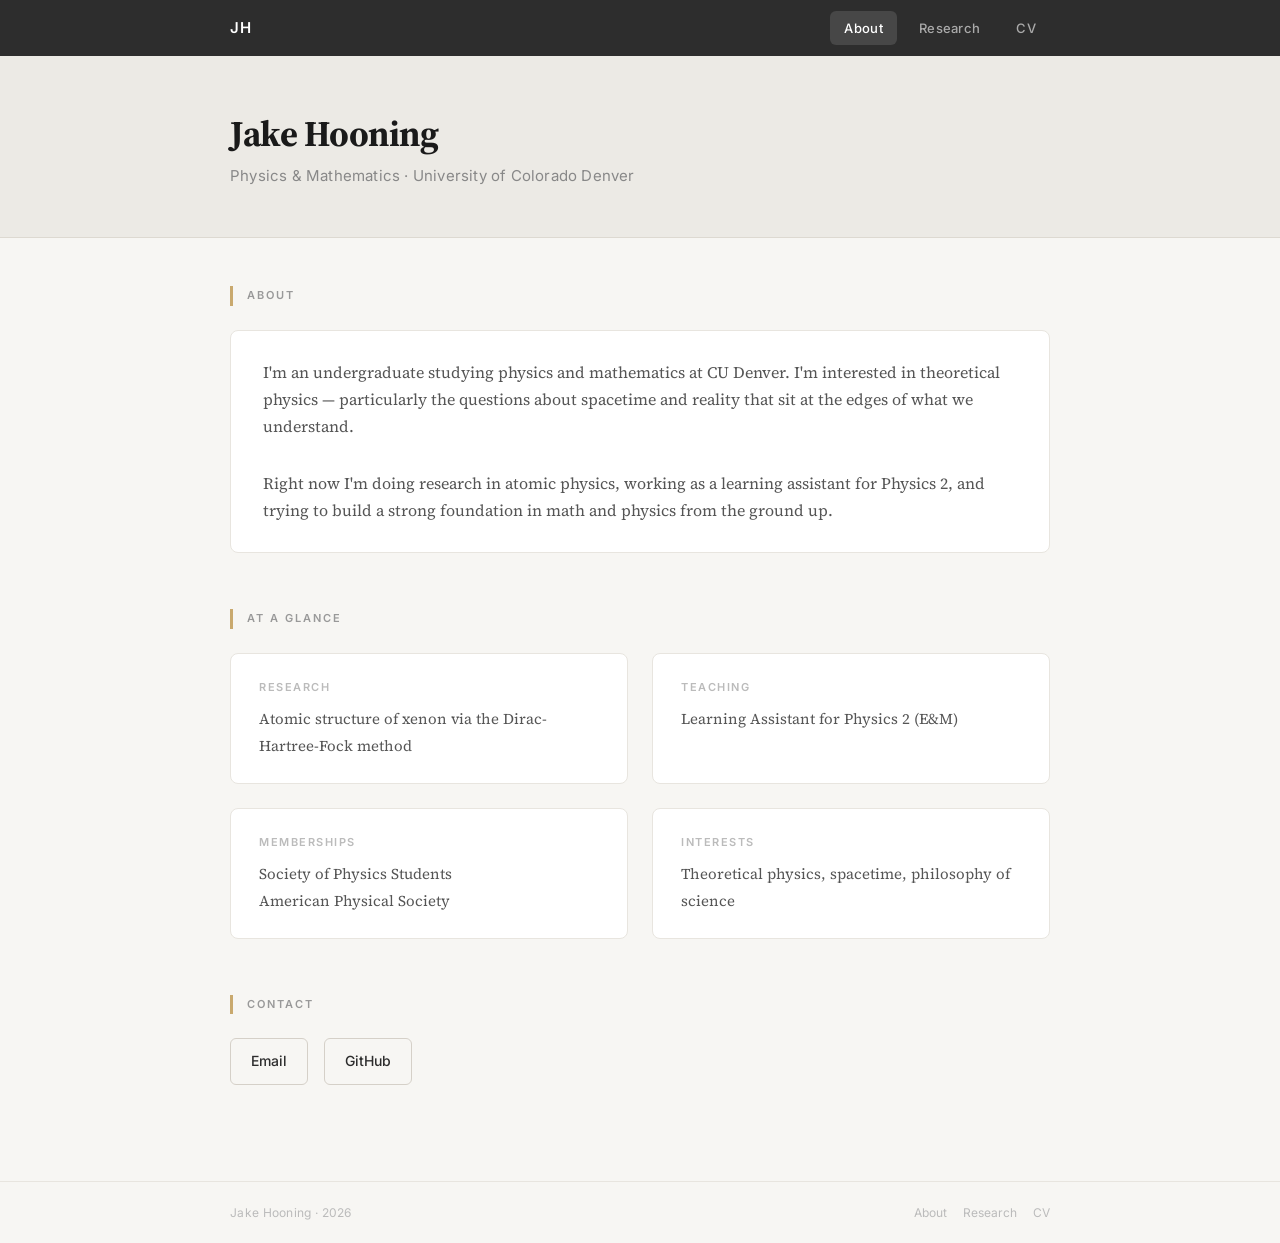
==== index.html @ a5462e8e "Add files via upload" ====
<!DOCTYPE html>
<html lang="en">
<head>
    <meta charset="UTF-8">
    <meta name="viewport" content="width=device-width, initial-scale=1.0">
    <title>Jake Hooning</title>
    <link href="https://fonts.googleapis.com/css2?family=Source+Serif+4:ital,wght@0,400;0,600;0,700;1,400&family=Inter:wght@400;500;600&display=swap" rel="stylesheet">
    <link rel="stylesheet" href="style.css">
</head>

<body>

    <!-- Navigation — same on every page. "About" is active here. -->
    <nav>
        <div class="nav-inner">
            <a href="index.html" class="nav-name">JH</a>
            <div class="nav-links">
                <a href="index.html" class="active">About</a>
                <a href="research.html">Research</a>
                <a href="cv.html">CV</a>
            </div>
        </div>
    </nav>

    <!-- Page header — the banner area -->
    <div class="page-header">
        <div class="container">
            <h1>Jake Hooning</h1>
            <p class="tagline">Physics & Mathematics · University of Colorado Denver</p>
        </div>
    </div>

    <!-- Main content -->
    <main>
        <div class="container">

            <!-- Bio -->
            <div class="section">
                <p class="section-label">About</p>
                <div class="card">
                    <p class="card-description">
                        I'm an undergraduate studying physics and mathematics at CU Denver.
                        I'm interested in theoretical physics — particularly the questions about
                        spacetime and reality that sit at the edges of what we understand.
                    </p>
                    <br>
                    <p class="card-description">
                        Right now I'm doing research in atomic physics, working as a learning
                        assistant for Physics 2, and trying to build a strong foundation in
                        math and physics from the ground up.
                    </p>
                </div>
            </div>

            <!-- Quick info boxes -->
            <div class="section">
                <p class="section-label">At a Glance</p>
                <div class="two-col">
                    <div class="info-box">
                        <p class="info-box-label">Research</p>
                        <p class="info-box-content">
                            Atomic structure of xenon via the Dirac-Hartree-Fock method
                        </p>
                    </div>
                    <div class="info-box">
                        <p class="info-box-label">Teaching</p>
                        <p class="info-box-content">
                            Learning Assistant for Physics 2 (E&M)
                        </p>
                    </div>
                    <div class="info-box">
                        <p class="info-box-label">Memberships</p>
                        <p class="info-box-content">
                            Society of Physics Students<br>
                            American Physical Society
                        </p>
                    </div>
                    <div class="info-box">
                        <p class="info-box-label">Interests</p>
                        <p class="info-box-content">
                            Theoretical physics, spacetime, philosophy of science
                        </p>
                    </div>
                </div>
            </div>

            <!-- Contact -->
            <div class="section">
                <p class="section-label">Contact</p>
                <div class="contact-links">
                    <a href="mailto:you@example.com" class="contact-link">Email</a>
                    <a href="https://github.com/yourusername" class="contact-link">GitHub</a>
                </div>
            </div>

        </div>
    </main>

    <!-- Footer — same on every page -->
    <footer>
        <div class="footer-inner">
            <span class="footer-text">Jake Hooning · 2026</span>
            <div class="footer-links">
                <a href="index.html">About</a>
                <a href="research.html">Research</a>
                <a href="cv.html">CV</a>
            </div>
        </div>
    </footer>

</body>
</html>
---- style.css ----
/*
    style.css — Shared across all pages.
    Link to it from any page with: <link rel="stylesheet" href="style.css">
*/

/* === RESET === */
* {
    margin: 0;
    padding: 0;
    box-sizing: border-box;
}

html {
    scroll-behavior: smooth;
}

/* === PAGE === */
body {
    font-family: 'Source Serif 4', Georgia, serif;
    font-size: 17px;
    color: #2d2d2d;
    background-color: #f7f6f3;
    line-height: 1.75;
    -webkit-font-smoothing: antialiased;
}


/* === NAVIGATION === */
nav {
    background-color: #2d2d2d;
    /*
        A dark nav bar creates contrast and makes
        the site feel more "designed" immediately.
    */
}

.nav-inner {
    max-width: 900px;
    margin: 0 auto;
    padding: 0 40px;
    display: flex;
    align-items: center;
    height: 56px;
}

/*
    Your name in the nav — clicking it goes home.
*/
.nav-name {
    font-family: 'Inter', sans-serif;
    font-size: 15px;
    font-weight: 600;
    color: #fff;
    text-decoration: none;
    margin-right: auto;
    letter-spacing: 0.5px;
}

.nav-name:hover {
    color: #ccc;
}

.nav-links {
    display: flex;
    gap: 8px;
}

/*
    Nav links get a subtle rounded background on hover.
    The padding + border-radius creates a "pill" shape.
*/
.nav-links a {
    font-family: 'Inter', sans-serif;
    font-size: 13px;
    font-weight: 500;
    letter-spacing: 0.3px;
    color: #aaa;
    text-decoration: none;
    padding: 6px 14px;
    border-radius: 6px;
    transition: color 0.2s, background-color 0.2s;
}

.nav-links a:hover {
    color: #fff;
    background-color: rgba(255, 255, 255, 0.1);
}

/*
    The active page link is highlighted.
*/
.nav-links a.active {
    color: #fff;
    background-color: rgba(255, 255, 255, 0.12);
}


/* === LAYOUT === */
/*
    .container centers content and sets max width.
    Used on every page to wrap the main content.
*/
.container {
    max-width: 900px;
    margin: 0 auto;
    padding: 0 40px;
}


/* === PAGE HEADER === */
/*
    The banner area at the top of each page.
    The warm background color sets it apart from the content below.
*/
.page-header {
    background-color: #eceae5;
    padding: 56px 0 48px 0;
    border-bottom: 1px solid #ddd9d1;
}

.page-header h1 {
    font-size: 36px;
    font-weight: 700;
    color: #1a1a1a;
    letter-spacing: -0.5px;
    line-height: 1.2;
    margin-bottom: 8px;
}

.page-header .tagline {
    font-family: 'Inter', sans-serif;
    font-size: 15px;
    font-weight: 400;
    color: #888;
    letter-spacing: 0.2px;
}


/* === MAIN CONTENT AREA === */
main {
    padding: 48px 0 64px 0;
}


/* === SECTIONS === */
.section {
    margin-bottom: 56px;
}

.section:last-child {
    margin-bottom: 0;
}

/*
    Section labels — small uppercase sans-serif.
    The left border adds a subtle accent that helps
    your eye find sections as you scan the page.
*/
.section-label {
    font-family: 'Inter', sans-serif;
    font-size: 11px;
    font-weight: 600;
    text-transform: uppercase;
    letter-spacing: 2px;
    color: #999;
    margin-bottom: 24px;
    padding-left: 14px;
    border-left: 3px solid #c9a96e;
    /*
        #c9a96e is a warm gold — a classic academic accent color.
        It adds a touch of personality without being loud.
    */
}


/* === CARDS === */
/*
    Cards give entries a contained, elevated look.
    The background, padding, and border-radius make each
    item feel like its own unit rather than just text on a page.
*/
.card {
    background-color: #fff;
    border: 1px solid #e8e5df;
    border-radius: 8px;
    padding: 28px 32px;
    margin-bottom: 16px;
    transition: box-shadow 0.2s, border-color 0.2s;
}

/*
    On hover, the card gets a subtle shadow lift.
    This gives a sense of interactivity and depth.
*/
.card:hover {
    border-color: #d5d0c8;
    box-shadow: 0 2px 12px rgba(0, 0, 0, 0.04);
}

.card:last-child {
    margin-bottom: 0;
}

.card-title {
    font-size: 18px;
    font-weight: 600;
    color: #2d2d2d;
    margin-bottom: 4px;
}

.card-meta {
    font-family: 'Inter', sans-serif;
    font-size: 13px;
    color: #999;
    margin-bottom: 12px;
}

.card-description {
    font-size: 16px;
    color: #555;
    line-height: 1.7;
}


/* === SIMPLE TEXT ENTRIES (memberships, coursework) === */
.text-block {
    font-size: 16px;
    color: #555;
    line-height: 2;
}


/* === TWO-COLUMN LAYOUT === */
/*
    display: grid with two columns, used for things like
    the about page where you might have bio + sidebar info.
*/
.two-col {
    display: grid;
    grid-template-columns: 1fr 1fr;
    gap: 24px;
}


/* === INFO BOX === */
/*
    A small highlighted box for quick facts.
*/
.info-box {
    background-color: #fff;
    border: 1px solid #e8e5df;
    border-radius: 8px;
    padding: 24px 28px;
}

.info-box-label {
    font-family: 'Inter', sans-serif;
    font-size: 11px;
    font-weight: 600;
    text-transform: uppercase;
    letter-spacing: 1.5px;
    color: #bbb;
    margin-bottom: 8px;
}

.info-box-content {
    font-size: 15px;
    color: #555;
    line-height: 1.8;
}


/* === LINKS === */
a {
    color: #2d2d2d;
    text-decoration: underline;
    text-decoration-color: #ccc;
    text-underline-offset: 3px;
    transition: text-decoration-color 0.2s;
}

a:hover {
    text-decoration-color: #2d2d2d;
}


/* === CONTACT LINKS === */
.contact-links {
    display: flex;
    gap: 16px;
}

.contact-link {
    font-family: 'Inter', sans-serif;
    font-size: 14px;
    font-weight: 500;
    color: #2d2d2d;
    text-decoration: none;
    padding: 10px 20px;
    border: 1px solid #d5d0c8;
    border-radius: 6px;
    transition: background-color 0.2s, border-color 0.2s;
}

.contact-link:hover {
    background-color: #fff;
    border-color: #2d2d2d;
}


/* === FOOTER === */
footer {
    border-top: 1px solid #e8e5df;
    margin-top: 32px;
}

.footer-inner {
    max-width: 900px;
    margin: 0 auto;
    padding: 20px 40px;
    display: flex;
    justify-content: space-between;
    align-items: center;
}

.footer-text {
    font-family: 'Inter', sans-serif;
    font-size: 12px;
    color: #bbb;
    letter-spacing: 0.3px;
}

.footer-links {
    display: flex;
    gap: 16px;
}

.footer-links a {
    font-family: 'Inter', sans-serif;
    font-size: 12px;
    color: #bbb;
    text-decoration: none;
    transition: color 0.2s;
}

.footer-links a:hover {
    color: #888;
}


/* === RESPONSIVE === */
@media (max-width: 640px) {
    .nav-inner {
        padding: 0 20px;
    }

    .container {
        padding: 0 20px;
    }

    .page-header {
        padding: 40px 0 36px 0;
    }

    .page-header h1 {
        font-size: 28px;
    }

    main {
        padding: 36px 0 48px 0;
    }

    .card {
        padding: 20px 24px;
    }

    .two-col {
        grid-template-columns: 1fr;
    }

    .footer-inner {
        padding: 20px;
        flex-direction: column;
        gap: 8px;
    }

    .contact-links {
        flex-wrap: wrap;
    }
}
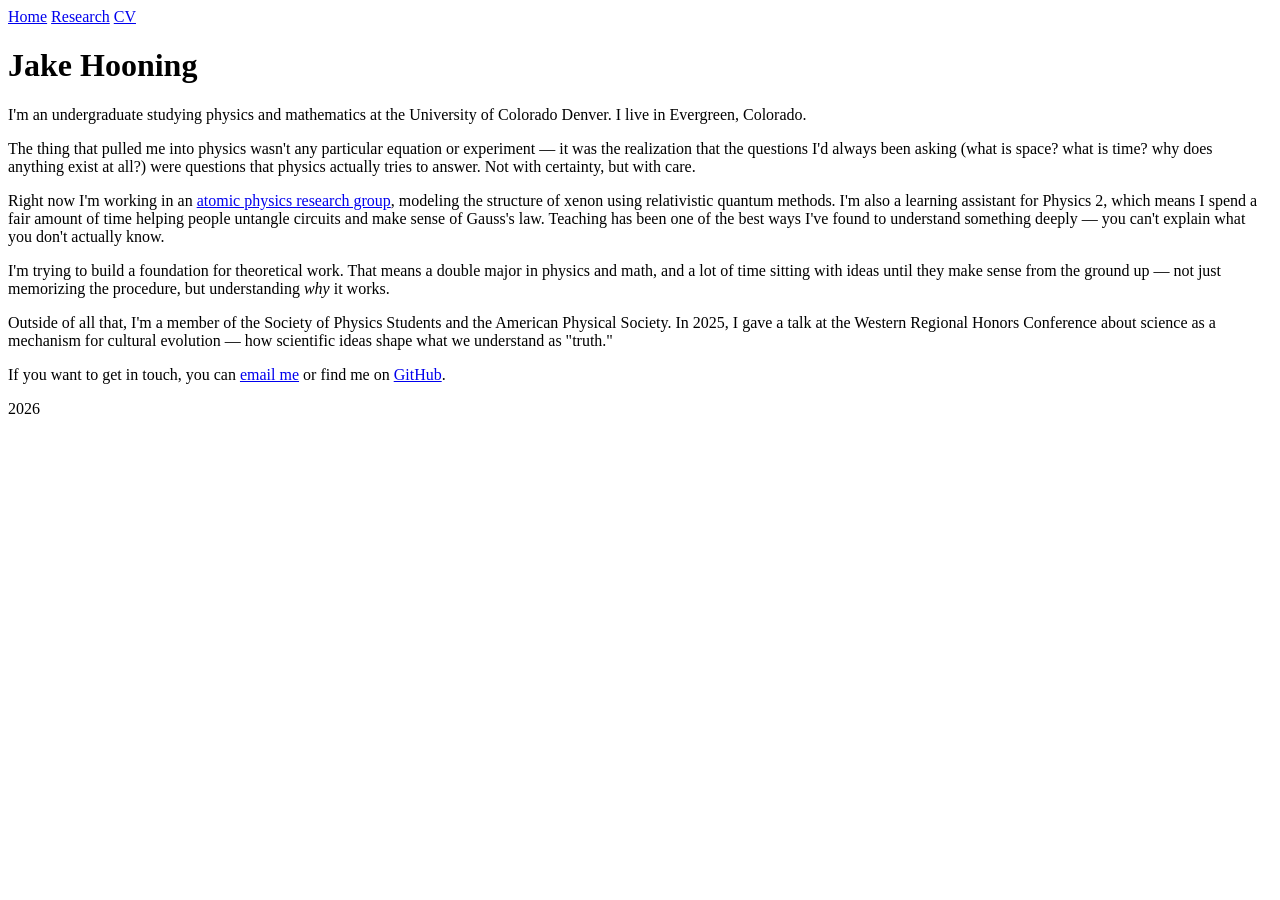
==== commit 3285a8da: "Rename index (1).html to index.html" ====
--- a/index.html
+++ b/index.html
@@ -4,109 +4,84 @@
     <meta charset="UTF-8">
     <meta name="viewport" content="width=device-width, initial-scale=1.0">
     <title>Jake Hooning</title>
-    <link href="https://fonts.googleapis.com/css2?family=Source+Serif+4:ital,wght@0,400;0,600;0,700;1,400&family=Inter:wght@400;500;600&display=swap" rel="stylesheet">
+    <link href="https://fonts.googleapis.com/css2?family=Newsreader:ital,wght@0,300;0,400;0,500;0,600;1,300;1,400&family=Inter:wght@400;500&display=swap" rel="stylesheet">
     <link rel="stylesheet" href="style.css">
 </head>
 
 <body>
 
-    <!-- Navigation — same on every page. "About" is active here. -->
-    <nav>
-        <div class="nav-inner">
-            <a href="index.html" class="nav-name">JH</a>
-            <div class="nav-links">
-                <a href="index.html" class="active">About</a>
+    <div class="page">
+
+        <!-- A quiet top nav — just links, nothing fancy -->
+        <header>
+            <nav>
+                <a href="index.html" class="active">Home</a>
                 <a href="research.html">Research</a>
                 <a href="cv.html">CV</a>
-            </div>
-        </div>
-    </nav>
+            </nav>
+        </header>
 
-    <!-- Page header — the banner area -->
-    <div class="page-header">
-        <div class="container">
+        <!-- The main content — reads like prose, not a form -->
+        <div class="content">
+
             <h1>Jake Hooning</h1>
-            <p class="tagline">Physics & Mathematics · University of Colorado Denver</p>
-        </div>
-    </div>
 
-    <!-- Main content -->
-    <main>
-        <div class="container">
+            <p class="lead">
+                I'm an undergraduate studying physics and mathematics at the
+                University of Colorado Denver. I live in Evergreen, Colorado.
+            </p>
 
-            <!-- Bio -->
-            <div class="section">
-                <p class="section-label">About</p>
-                <div class="card">
-                    <p class="card-description">
-                        I'm an undergraduate studying physics and mathematics at CU Denver.
-                        I'm interested in theoretical physics — particularly the questions about
-                        spacetime and reality that sit at the edges of what we understand.
-                    </p>
-                    <br>
-                    <p class="card-description">
-                        Right now I'm doing research in atomic physics, working as a learning
-                        assistant for Physics 2, and trying to build a strong foundation in
-                        math and physics from the ground up.
-                    </p>
-                </div>
-            </div>
+            <div class="divider"></div>
 
-            <!-- Quick info boxes -->
-            <div class="section">
-                <p class="section-label">At a Glance</p>
-                <div class="two-col">
-                    <div class="info-box">
-                        <p class="info-box-label">Research</p>
-                        <p class="info-box-content">
-                            Atomic structure of xenon via the Dirac-Hartree-Fock method
-                        </p>
-                    </div>
-                    <div class="info-box">
-                        <p class="info-box-label">Teaching</p>
-                        <p class="info-box-content">
-                            Learning Assistant for Physics 2 (E&M)
-                        </p>
-                    </div>
-                    <div class="info-box">
-                        <p class="info-box-label">Memberships</p>
-                        <p class="info-box-content">
-                            Society of Physics Students<br>
-                            American Physical Society
-                        </p>
-                    </div>
-                    <div class="info-box">
-                        <p class="info-box-label">Interests</p>
-                        <p class="info-box-content">
-                            Theoretical physics, spacetime, philosophy of science
-                        </p>
-                    </div>
-                </div>
-            </div>
+            <p>
+                The thing that pulled me into physics wasn't any particular equation or
+                experiment — it was the realization that the questions I'd always been
+                asking (what is space? what is time? why does anything exist at all?)
+                were questions that physics actually tries to answer. Not with certainty,
+                but with care.
+            </p>
 
-            <!-- Contact -->
-            <div class="section">
-                <p class="section-label">Contact</p>
-                <div class="contact-links">
-                    <a href="mailto:you@example.com" class="contact-link">Email</a>
-                    <a href="https://github.com/yourusername" class="contact-link">GitHub</a>
-                </div>
-            </div>
+            <p>
+                Right now I'm working in an
+                <a href="research.html">atomic physics research group</a>,
+                modeling the structure of xenon using relativistic quantum methods.
+                I'm also a learning assistant for Physics 2, which means I spend
+                a fair amount of time helping people untangle circuits and make sense
+                of Gauss's law. Teaching has been one of the best ways I've found
+                to understand something deeply — you can't explain what you don't
+                actually know.
+            </p>
+
+            <p>
+                I'm trying to build a foundation for theoretical work. That means
+                a double major in physics and math, and a lot of time sitting with
+                ideas until they make sense from the ground up — not just memorizing
+                the procedure, but understanding <em>why</em> it works.
+            </p>
+
+            <p>
+                Outside of all that, I'm a member of the
+                Society of Physics Students and the American Physical Society.
+                In 2025, I gave a talk at the Western Regional Honors Conference
+                about science as a mechanism for cultural evolution — how scientific
+                ideas shape what we understand as "truth."
+            </p>
+
+            <div class="divider"></div>
+
+            <p class="quiet">
+                If you want to get in touch, you can
+                <a href="mailto:you@example.com">email me</a> or find me on
+                <a href="https://github.com/phyjake">GitHub</a>.
+            </p>
 
         </div>
-    </main>
 
-    <!-- Footer — same on every page -->
-    <footer>
-        <div class="footer-inner">
-            <span class="footer-text">Jake Hooning · 2026</span>
-            <div class="footer-links">
-                <a href="index.html">About</a>
-                <a href="research.html">Research</a>
-                <a href="cv.html">CV</a>
-            </div>
-        </div>
-    </footer>
+        <footer>
+            <span>2026</span>
+        </footer>
+
+    </div>
 
 </body>
 </html>
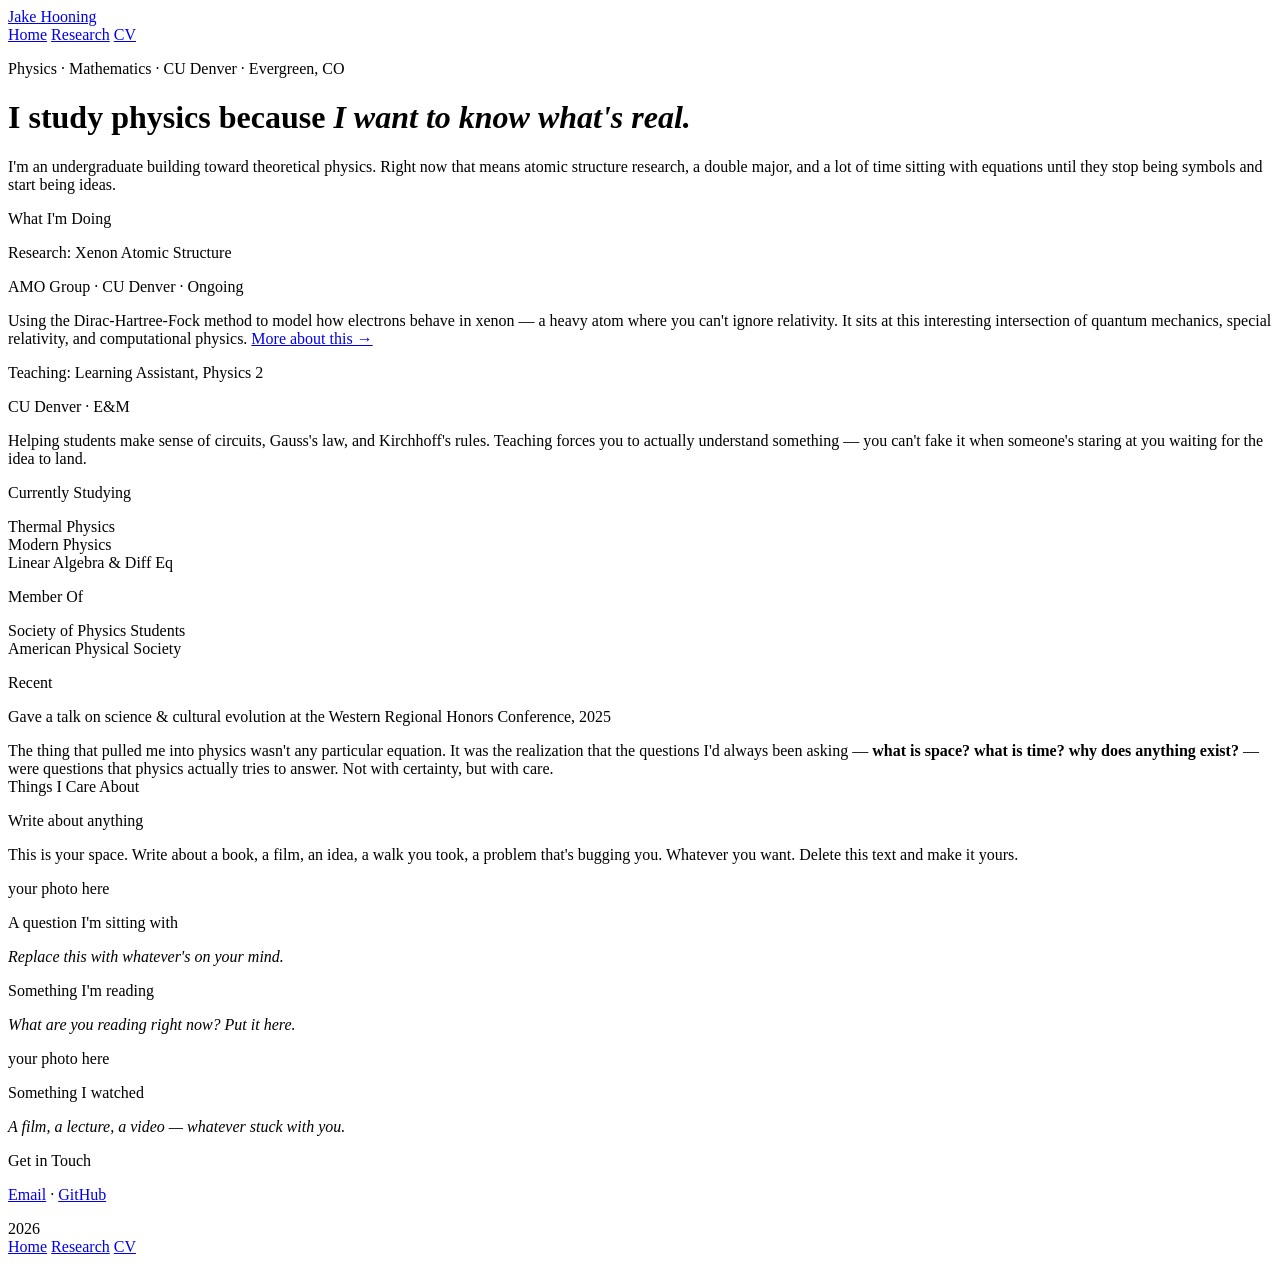
==== commit 4f1668b7: "Rename index (2).html to index.html" ====
--- a/index.html
+++ b/index.html
@@ -4,81 +4,210 @@
     <meta charset="UTF-8">
     <meta name="viewport" content="width=device-width, initial-scale=1.0">
     <title>Jake Hooning</title>
-    <link href="https://fonts.googleapis.com/css2?family=Newsreader:ital,wght@0,300;0,400;0,500;0,600;1,300;1,400&family=Inter:wght@400;500&display=swap" rel="stylesheet">
+    <link href="https://fonts.googleapis.com/css2?family=Newsreader:ital,wght@0,300;0,400;0,500;0,600;1,300;1,400&family=Space+Mono:ital,wght@0,400;0,700;1,400&family=Inter:wght@400;500&display=swap" rel="stylesheet">
     <link rel="stylesheet" href="style.css">
 </head>
 
 <body>
 
-    <div class="page">
-
-        <!-- A quiet top nav — just links, nothing fancy -->
-        <header>
+    <!-- Top bar -->
+    <div class="topbar">
+        <div class="wrap">
+            <div class="topbar-inner">
+                <a href="index.html" class="site-name">Jake Hooning</a>
+                <nav>
+                    <a href="index.html" class="active">Home</a>
+                    <a href="research.html">Research</a>
+                    <a href="cv.html">CV</a>
+                </nav>
+            </div>
+        </div>
+    </div>
+
+    <div class="wrap">
+
+        <!-- Hero -->
+        <div class="hero">
+            <p class="hero-subtitle">Physics · Mathematics · CU Denver · Evergreen, CO</p>
+            <h1>I study physics because <em>I want to know what's real.</em></h1>
+            <p class="hero-bio">
+                I'm an undergraduate building toward theoretical physics.
+                Right now that means atomic structure research, a double major,
+                and a lot of time sitting with equations until they stop being
+                symbols and start being ideas.
+            </p>
+        </div>
+
+
+        <!-- What I'm Doing — two column, main + sidebar -->
+        <div class="section">
+            <div class="section-header">
+                <span class="section-title">What I'm Doing</span>
+                <div class="section-line"></div>
+            </div>
+
+            <div class="two-col">
+                <div>
+                    <div class="entry">
+                        <p class="entry-title">Research: Xenon Atomic Structure</p>
+                        <p class="entry-meta">AMO Group · CU Denver · Ongoing</p>
+                        <p class="entry-text">
+                            Using the Dirac-Hartree-Fock method to model how electrons
+                            behave in xenon — a heavy atom where you can't ignore relativity.
+                            It sits at this interesting intersection of quantum mechanics,
+                            special relativity, and computational physics.
+                            <a href="research.html">More about this →</a>
+                        </p>
+                    </div>
+                    <div class="entry">
+                        <p class="entry-title">Teaching: Learning Assistant, Physics 2</p>
+                        <p class="entry-meta">CU Denver · E&M</p>
+                        <p class="entry-text">
+                            Helping students make sense of circuits, Gauss's law, and
+                            Kirchhoff's rules. Teaching forces you to actually understand
+                            something — you can't fake it when someone's staring at you
+                            waiting for the idea to land.
+                        </p>
+                    </div>
+                </div>
+
+                <!-- Sidebar: quick context -->
+                <div>
+                    <div class="aside-box">
+                        <p class="aside-label">Currently Studying</p>
+                        <p class="aside-content">
+                            Thermal Physics<br>
+                            Modern Physics<br>
+                            Linear Algebra & Diff Eq
+                        </p>
+                    </div>
+                    <div class="aside-box">
+                        <p class="aside-label">Member Of</p>
+                        <p class="aside-content">
+                            Society of Physics Students<br>
+                            American Physical Society
+                        </p>
+                    </div>
+                    <div class="aside-box">
+                        <p class="aside-label">Recent</p>
+                        <p class="aside-content">
+                            Gave a talk on science & cultural evolution
+                            at the Western Regional Honors Conference, 2025
+                        </p>
+                    </div>
+                </div>
+            </div>
+        </div>
+
+
+        <!-- Callout — a personal statement, a thought, something real -->
+        <div class="callout">
+            The thing that pulled me into physics wasn't any particular equation.
+            It was the realization that the questions I'd always been asking —
+            <strong>what is space? what is time? why does anything exist?</strong>
+            — were questions that physics actually tries to answer.
+            Not with certainty, but with care.
+        </div>
+
+
+        <!--
+            === INTERESTS / THINGS I CARE ABOUT ===
+
+            THIS IS YOUR SECTION, JAKE.
+
+            Each "pin" is a card you can fill with whatever you want:
+            a book you're reading, a thought you had, a photo, a link,
+            a film you watched, an idea you can't stop thinking about.
+
+            To add a new pin: copy one of the <div class="pin"> blocks
+            and paste it inside the <div class="pin-grid">.
+
+            To add a photo: replace the <div class="photo-slot"> with
+            an <img> tag pointing to your image file. Example:
+                <img src="photos/your-image.jpg" alt="description">
+
+            Make a folder called "photos" in your repo and upload
+            images there.
+        -->
+        <div class="section">
+            <div class="section-header">
+                <span class="section-title">Things I Care About</span>
+                <div class="section-line"></div>
+            </div>
+
+            <div class="pin-grid">
+
+                <div class="pin">
+                    <p class="pin-label">Write about anything</p>
+                    <p class="pin-text">
+                        This is your space. Write about a book, a film, an idea,
+                        a walk you took, a problem that's bugging you. Whatever
+                        you want. Delete this text and make it yours.
+                    </p>
+                </div>
+
+                <div class="pin">
+                    <div class="photo-slot">
+                        <!--
+                            Replace this whole <div class="photo-slot"> with:
+                            <img src="photos/your-photo.jpg" alt="description"
+                                 style="width:100%; display:block;">
+                        -->
+                        <span class="placeholder-text">your photo here</span>
+                    </div>
+                </div>
+
+                <div class="pin">
+                    <p class="pin-label">A question I'm sitting with</p>
+                    <p class="pin-text">
+                        <em>Replace this with whatever's on your mind.</em>
+                    </p>
+                </div>
+
+                <div class="pin">
+                    <p class="pin-label">Something I'm reading</p>
+                    <p class="pin-text">
+                        <em>What are you reading right now? Put it here.</em>
+                    </p>
+                </div>
+
+                <div class="pin">
+                    <div class="photo-slot">
+                        <span class="placeholder-text">your photo here</span>
+                    </div>
+                </div>
+
+                <div class="pin">
+                    <p class="pin-label">Something I watched</p>
+                    <p class="pin-text">
+                        <em>A film, a lecture, a video — whatever stuck with you.</em>
+                    </p>
+                </div>
+
+            </div>
+        </div>
+
+
+        <!-- Contact — simple, at the bottom -->
+        <div class="section">
+            <div class="section-header">
+                <span class="section-title">Get in Touch</span>
+                <div class="section-line"></div>
+            </div>
+            <p class="entry-text">
+                <a href="mailto:you@example.com">Email</a> ·
+                <a href="https://github.com/phyjake">GitHub</a>
+            </p>
+        </div>
+
+
+        <footer>
+            <span>2026</span>
             <nav>
-                <a href="index.html" class="active">Home</a>
+                <a href="index.html">Home</a>
                 <a href="research.html">Research</a>
                 <a href="cv.html">CV</a>
             </nav>
-        </header>
-
-        <!-- The main content — reads like prose, not a form -->
-        <div class="content">
-
-            <h1>Jake Hooning</h1>
-
-            <p class="lead">
-                I'm an undergraduate studying physics and mathematics at the
-                University of Colorado Denver. I live in Evergreen, Colorado.
-            </p>
-
-            <div class="divider"></div>
-
-            <p>
-                The thing that pulled me into physics wasn't any particular equation or
-                experiment — it was the realization that the questions I'd always been
-                asking (what is space? what is time? why does anything exist at all?)
-                were questions that physics actually tries to answer. Not with certainty,
-                but with care.
-            </p>
-
-            <p>
-                Right now I'm working in an
-                <a href="research.html">atomic physics research group</a>,
-                modeling the structure of xenon using relativistic quantum methods.
-                I'm also a learning assistant for Physics 2, which means I spend
-                a fair amount of time helping people untangle circuits and make sense
-                of Gauss's law. Teaching has been one of the best ways I've found
-                to understand something deeply — you can't explain what you don't
-                actually know.
-            </p>
-
-            <p>
-                I'm trying to build a foundation for theoretical work. That means
-                a double major in physics and math, and a lot of time sitting with
-                ideas until they make sense from the ground up — not just memorizing
-                the procedure, but understanding <em>why</em> it works.
-            </p>
-
-            <p>
-                Outside of all that, I'm a member of the
-                Society of Physics Students and the American Physical Society.
-                In 2025, I gave a talk at the Western Regional Honors Conference
-                about science as a mechanism for cultural evolution — how scientific
-                ideas shape what we understand as "truth."
-            </p>
-
-            <div class="divider"></div>
-
-            <p class="quiet">
-                If you want to get in touch, you can
-                <a href="mailto:you@example.com">email me</a> or find me on
-                <a href="https://github.com/phyjake">GitHub</a>.
-            </p>
-
-        </div>
-
-        <footer>
-            <span>2026</span>
         </footer>
 
     </div>
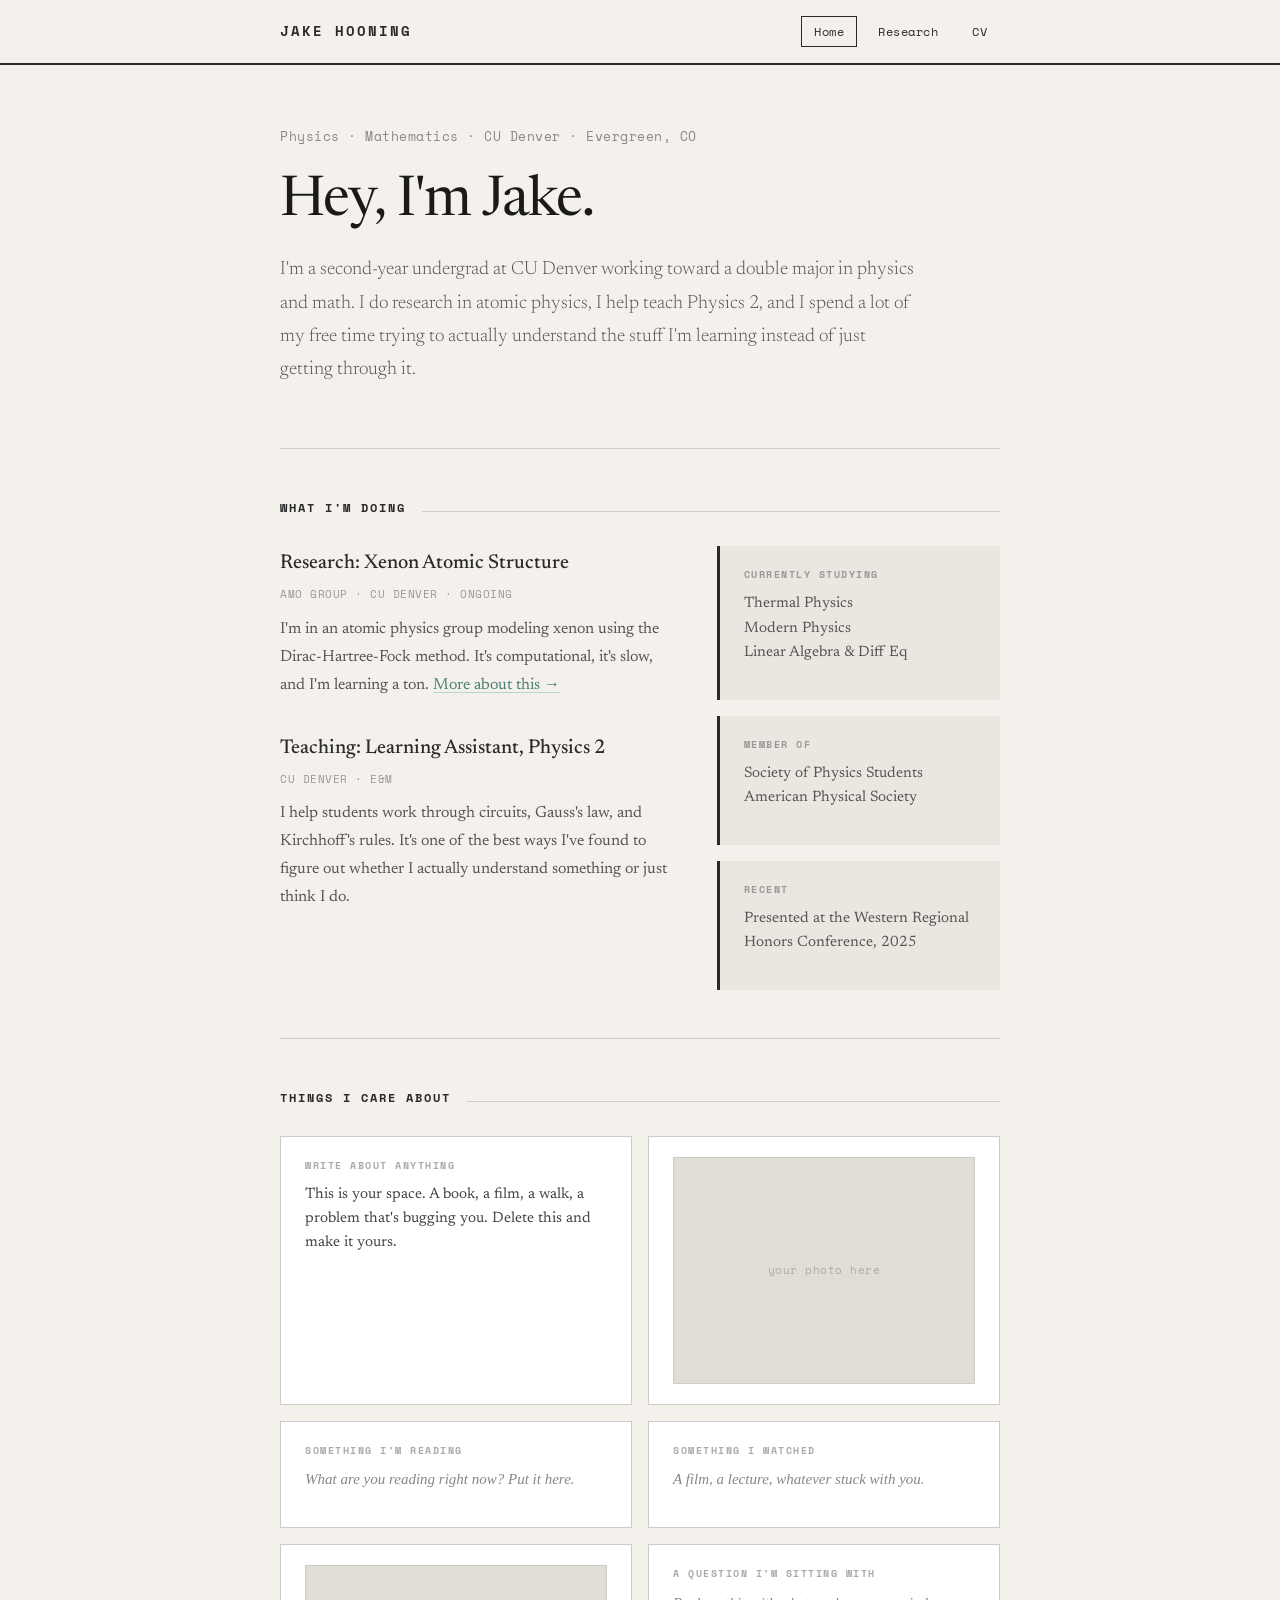
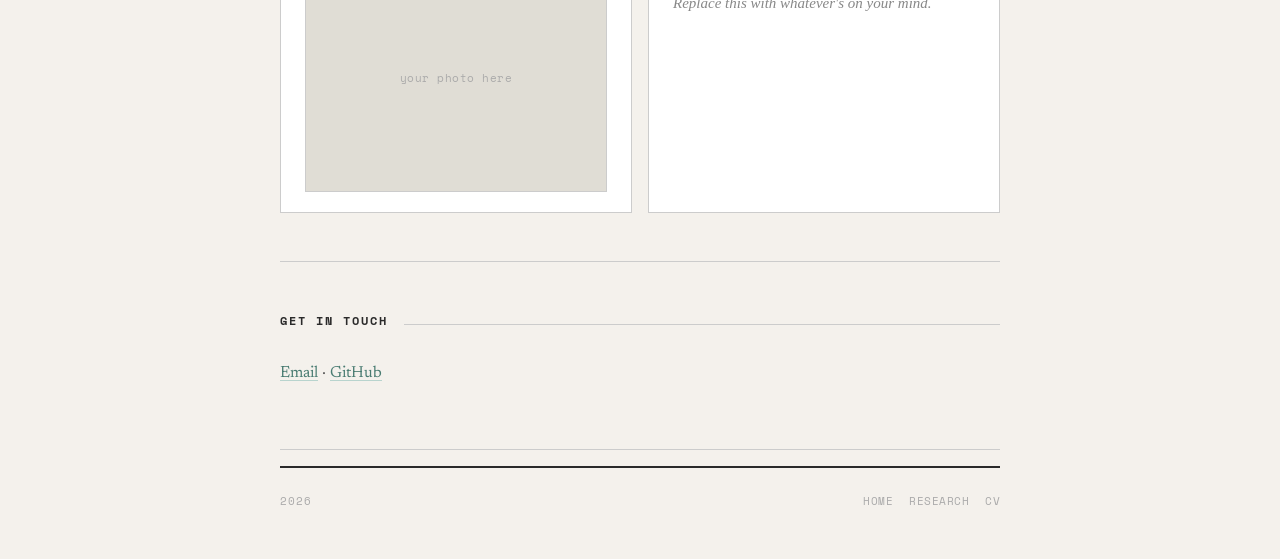
==== commit 5ec664ce: "Update index.html" ====
--- a/index.html
+++ b/index.html
@@ -29,17 +29,18 @@
         <!-- Hero -->
         <div class="hero">
             <p class="hero-subtitle">Physics · Mathematics · CU Denver · Evergreen, CO</p>
-            <h1>I study physics because <em>I want to know what's real.</em></h1>
+            <h1>Hey, I'm Jake.</h1>
             <p class="hero-bio">
-                I'm an undergraduate building toward theoretical physics.
-                Right now that means atomic structure research, a double major,
-                and a lot of time sitting with equations until they stop being
-                symbols and start being ideas.
+                I'm a second-year undergrad at CU Denver working toward a double
+                major in physics and math. I do research in atomic physics, I help
+                teach Physics 2, and I spend a lot of my free time trying to
+                actually understand the stuff I'm learning instead of just getting
+                through it.
             </p>
         </div>
 
 
-        <!-- What I'm Doing — two column, main + sidebar -->
+        <!-- What I'm Doing -->
         <div class="section">
             <div class="section-header">
                 <span class="section-title">What I'm Doing</span>
@@ -52,10 +53,9 @@
                         <p class="entry-title">Research: Xenon Atomic Structure</p>
                         <p class="entry-meta">AMO Group · CU Denver · Ongoing</p>
                         <p class="entry-text">
-                            Using the Dirac-Hartree-Fock method to model how electrons
-                            behave in xenon — a heavy atom where you can't ignore relativity.
-                            It sits at this interesting intersection of quantum mechanics,
-                            special relativity, and computational physics.
+                            I'm in an atomic physics group modeling xenon using the
+                            Dirac-Hartree-Fock method. It's computational, it's slow,
+                            and I'm learning a ton.
                             <a href="research.html">More about this →</a>
                         </p>
                     </div>
@@ -63,15 +63,15 @@
                         <p class="entry-title">Teaching: Learning Assistant, Physics 2</p>
                         <p class="entry-meta">CU Denver · E&M</p>
                         <p class="entry-text">
-                            Helping students make sense of circuits, Gauss's law, and
-                            Kirchhoff's rules. Teaching forces you to actually understand
-                            something — you can't fake it when someone's staring at you
-                            waiting for the idea to land.
+                            I help students work through circuits, Gauss's law, and
+                            Kirchhoff's rules. It's one of the best ways I've found to
+                            figure out whether I actually understand something or just
+                            think I do.
                         </p>
                     </div>
                 </div>
 
-                <!-- Sidebar: quick context -->
+                <!-- Sidebar -->
                 <div>
                     <div class="aside-box">
                         <p class="aside-label">Currently Studying</p>
@@ -91,8 +91,7 @@
                     <div class="aside-box">
                         <p class="aside-label">Recent</p>
                         <p class="aside-content">
-                            Gave a talk on science & cultural evolution
-                            at the Western Regional Honors Conference, 2025
+                            Presented at the Western Regional Honors Conference, 2025
                         </p>
                     </div>
                 </div>
@@ -100,34 +99,14 @@
         </div>
 
 
-        <!-- Callout — a personal statement, a thought, something real -->
-        <div class="callout">
-            The thing that pulled me into physics wasn't any particular equation.
-            It was the realization that the questions I'd always been asking —
-            <strong>what is space? what is time? why does anything exist?</strong>
-            — were questions that physics actually tries to answer.
-            Not with certainty, but with care.
-        </div>
+        <!--
+            === THINGS I CARE ABOUT ===
 
-
-        <!--
-            === INTERESTS / THINGS I CARE ABOUT ===
-
-            THIS IS YOUR SECTION, JAKE.
-
-            Each "pin" is a card you can fill with whatever you want:
-            a book you're reading, a thought you had, a photo, a link,
-            a film you watched, an idea you can't stop thinking about.
-
-            To add a new pin: copy one of the <div class="pin"> blocks
-            and paste it inside the <div class="pin-grid">.
-
-            To add a photo: replace the <div class="photo-slot"> with
-            an <img> tag pointing to your image file. Example:
-                <img src="photos/your-image.jpg" alt="description">
-
-            Make a folder called "photos" in your repo and upload
-            images there.
+            This is your section. Each "pin" is a card you fill with
+            whatever you want. To add a new one, copy a <div class="pin">
+            block. To add a photo, replace the photo-slot div with:
+                <img src="photos/your-image.jpg" alt="description"
+                     style="width:100%; display:block;">
         -->
         <div class="section">
             <div class="section-header">
@@ -140,19 +119,33 @@
                 <div class="pin">
                     <p class="pin-label">Write about anything</p>
                     <p class="pin-text">
-                        This is your space. Write about a book, a film, an idea,
-                        a walk you took, a problem that's bugging you. Whatever
-                        you want. Delete this text and make it yours.
+                        This is your space. A book, a film, a walk, a problem
+                        that's bugging you. Delete this and make it yours.
                     </p>
                 </div>
 
                 <div class="pin">
                     <div class="photo-slot">
-                        <!--
-                            Replace this whole <div class="photo-slot"> with:
-                            <img src="photos/your-photo.jpg" alt="description"
-                                 style="width:100%; display:block;">
-                        -->
+                        <span class="placeholder-text">your photo here</span>
+                    </div>
+                </div>
+
+                <div class="pin">
+                    <p class="pin-label">Something I'm reading</p>
+                    <p class="pin-text">
+                        <em>What are you reading right now? Put it here.</em>
+                    </p>
+                </div>
+
+                <div class="pin">
+                    <p class="pin-label">Something I watched</p>
+                    <p class="pin-text">
+                        <em>A film, a lecture, whatever stuck with you.</em>
+                    </p>
+                </div>
+
+                <div class="pin">
+                    <div class="photo-slot">
                         <span class="placeholder-text">your photo here</span>
                     </div>
                 </div>
@@ -164,31 +157,11 @@
                     </p>
                 </div>
 
-                <div class="pin">
-                    <p class="pin-label">Something I'm reading</p>
-                    <p class="pin-text">
-                        <em>What are you reading right now? Put it here.</em>
-                    </p>
-                </div>
-
-                <div class="pin">
-                    <div class="photo-slot">
-                        <span class="placeholder-text">your photo here</span>
-                    </div>
-                </div>
-
-                <div class="pin">
-                    <p class="pin-label">Something I watched</p>
-                    <p class="pin-text">
-                        <em>A film, a lecture, a video — whatever stuck with you.</em>
-                    </p>
-                </div>
-
             </div>
         </div>
 
 
-        <!-- Contact — simple, at the bottom -->
+        <!-- Contact -->
         <div class="section">
             <div class="section-header">
                 <span class="section-title">Get in Touch</span>
--- a/style.css
+++ b/style.css
@@ -0,0 +1,442 @@
+/*
+    style.css
+    
+    Philosophy: this should feel like someone's actual space on the internet.
+    Not a template. Not polished. Alive.
+*/
+
+* {
+    margin: 0;
+    padding: 0;
+    box-sizing: border-box;
+}
+
+::selection {
+    background: #c4ddd8;
+}
+
+body {
+    font-family: 'Newsreader', Georgia, serif;
+    font-size: 17px;
+    color: #2a2a2a;
+    background-color: #f4f1ec;
+    line-height: 1.75;
+    -webkit-font-smoothing: antialiased;
+}
+
+
+/* === LAYOUT === */
+/*
+    Wider than before — uses the screen.
+    But .narrow keeps prose readable.
+*/
+.wrap {
+    max-width: 800px;
+    margin: 0 auto;
+    padding: 0 40px;
+}
+
+.narrow {
+    max-width: 640px;
+}
+
+
+/* === TOP BAR === */
+.topbar {
+    border-bottom: 2px solid #2a2a2a;
+    padding: 16px 0;
+    margin-bottom: 0;
+}
+
+.topbar-inner {
+    display: flex;
+    justify-content: space-between;
+    align-items: baseline;
+}
+
+.site-name {
+    font-family: 'Space Mono', monospace;
+    font-size: 14px;
+    font-weight: 700;
+    color: #2a2a2a;
+    text-decoration: none;
+    text-transform: uppercase;
+    letter-spacing: 2px;
+}
+
+.topbar nav {
+    display: flex;
+    gap: 8px;
+}
+
+.topbar nav a {
+    font-family: 'Space Mono', monospace;
+    font-size: 12px;
+    color: #2a2a2a;
+    text-decoration: none;
+    padding: 4px 12px;
+    border: 1px solid transparent;
+    letter-spacing: 0.5px;
+    transition: border-color 0.2s;
+}
+
+.topbar nav a:hover {
+    border-color: #2a2a2a;
+}
+
+.topbar nav a.active {
+    border: 1px solid #2a2a2a;
+}
+
+
+/* === HERO === */
+.hero {
+    padding: 60px 0 48px 0;
+    border-bottom: 1px solid #ccc;
+}
+
+.hero h1 {
+    font-size: 56px;
+    font-weight: 400;
+    line-height: 1.1;
+    color: #1a1a1a;
+    letter-spacing: -1px;
+    margin-bottom: 20px;
+}
+
+.hero h1 em {
+    font-style: italic;
+    font-weight: 300;
+}
+
+.hero-subtitle {
+    font-family: 'Space Mono', monospace;
+    font-size: 13px;
+    color: #888;
+    letter-spacing: 0.5px;
+    margin-bottom: 24px;
+}
+
+.hero-bio {
+    font-size: 19px;
+    color: #555;
+    max-width: 640px;
+    font-weight: 300;
+}
+
+
+/* === SECTIONS === */
+.section {
+    padding: 48px 0;
+    border-bottom: 1px solid #ccc;
+}
+
+.section:last-child {
+    border-bottom: none;
+}
+
+.section-header {
+    display: flex;
+    align-items: baseline;
+    gap: 16px;
+    margin-bottom: 28px;
+}
+
+.section-title {
+    font-family: 'Space Mono', monospace;
+    font-size: 12px;
+    font-weight: 700;
+    text-transform: uppercase;
+    letter-spacing: 2px;
+    color: #2a2a2a;
+}
+
+.section-line {
+    flex: 1;
+    height: 1px;
+    background-color: #ccc;
+}
+
+
+/* === GRID LAYOUT === */
+/*
+    A two-column layout that's NOT perfectly balanced.
+    The left column is wider — it's the main content.
+    The right is a sidebar for notes, asides, smaller things.
+*/
+.two-col {
+    display: grid;
+    grid-template-columns: 1.4fr 1fr;
+    gap: 40px;
+    align-items: start;
+}
+
+.three-col {
+    display: grid;
+    grid-template-columns: 1fr 1fr 1fr;
+    gap: 20px;
+}
+
+
+/* === ENTRIES === */
+.entry {
+    margin-bottom: 32px;
+}
+
+.entry:last-child {
+    margin-bottom: 0;
+}
+
+.entry-title {
+    font-size: 20px;
+    font-weight: 500;
+    color: #2a2a2a;
+    margin-bottom: 4px;
+}
+
+.entry-meta {
+    font-family: 'Space Mono', monospace;
+    font-size: 11px;
+    color: #999;
+    letter-spacing: 0.5px;
+    margin-bottom: 10px;
+    text-transform: uppercase;
+}
+
+.entry-text {
+    color: #555;
+    font-size: 16px;
+}
+
+
+/* === ASIDE / SIDEBAR NOTES === */
+/*
+    These are the small boxes that sit in the sidebar.
+    They feel like sticky notes or margin scribbles.
+*/
+.aside-box {
+    background-color: #eae7e0;
+    padding: 20px 24px;
+    margin-bottom: 16px;
+    border-left: 3px solid #2a2a2a;
+}
+
+.aside-box:last-child {
+    margin-bottom: 0;
+}
+
+.aside-label {
+    font-family: 'Space Mono', monospace;
+    font-size: 10px;
+    font-weight: 700;
+    text-transform: uppercase;
+    letter-spacing: 1.5px;
+    color: #999;
+    margin-bottom: 8px;
+}
+
+.aside-content {
+    font-size: 15px;
+    color: #555;
+    line-height: 1.65;
+}
+
+
+/* === INTERESTS / PERSONAL GRID === */
+/*
+    A looser grid for personal stuff — interests, photos, notes.
+    Each item has a visible border so it feels like a pinboard.
+*/
+.pin-grid {
+    display: grid;
+    grid-template-columns: repeat(auto-fill, minmax(260px, 1fr));
+    gap: 16px;
+}
+
+.pin {
+    border: 1px solid #ccc;
+    padding: 20px 24px;
+    background-color: #fff;
+    transition: transform 0.2s, box-shadow 0.2s;
+}
+
+.pin:hover {
+    transform: translateY(-2px);
+    box-shadow: 0 4px 16px rgba(0,0,0,0.06);
+}
+
+.pin-label {
+    font-family: 'Space Mono', monospace;
+    font-size: 10px;
+    font-weight: 700;
+    text-transform: uppercase;
+    letter-spacing: 1.5px;
+    color: #aaa;
+    margin-bottom: 8px;
+}
+
+.pin-text {
+    font-size: 15px;
+    color: #444;
+    line-height: 1.6;
+}
+
+.pin-text em {
+    font-style: italic;
+    color: #888;
+}
+
+
+/* === PHOTO PLACEHOLDERS === */
+/*
+    Empty boxes where you'll add your own images.
+    Replace the background-color with an actual <img> tag
+    when you have photos.
+*/
+.photo-slot {
+    background-color: #e0ddd5;
+    border: 1px solid #ccc;
+    aspect-ratio: 4 / 3;
+    display: flex;
+    align-items: center;
+    justify-content: center;
+    overflow: hidden;
+}
+
+.photo-slot img {
+    width: 100%;
+    height: 100%;
+    object-fit: cover;
+}
+
+.photo-slot .placeholder-text {
+    font-family: 'Space Mono', monospace;
+    font-size: 11px;
+    color: #aaa;
+    letter-spacing: 0.5px;
+}
+
+
+/* === CALLOUT === */
+/*
+    A big highlighted block for something important
+    or personal — a quote, a thought, a mission statement.
+*/
+.callout {
+    background-color: #2a2a2a;
+    color: #e8e5df;
+    padding: 40px 48px;
+    margin: 48px 0;
+    font-size: 20px;
+    line-height: 1.7;
+    font-weight: 300;
+}
+
+.callout strong {
+    color: #fff;
+    font-weight: 500;
+}
+
+
+/* === LINKS === */
+a {
+    color: #4a7c72;
+    text-decoration: underline;
+    text-decoration-color: #b8d4ce;
+    text-underline-offset: 3px;
+    transition: text-decoration-color 0.3s;
+}
+
+a:hover {
+    text-decoration-color: #4a7c72;
+}
+
+
+/* === TEXT UTILITIES === */
+p {
+    margin-bottom: 14px;
+}
+
+.mono {
+    font-family: 'Space Mono', monospace;
+}
+
+.small {
+    font-size: 14px;
+}
+
+.muted {
+    color: #999;
+}
+
+
+/* === FOOTER === */
+footer {
+    padding: 24px 0 48px 0;
+    border-top: 2px solid #2a2a2a;
+    margin-top: 16px;
+    display: flex;
+    justify-content: space-between;
+    align-items: baseline;
+}
+
+footer span {
+    font-family: 'Space Mono', monospace;
+    font-size: 11px;
+    color: #aaa;
+    letter-spacing: 1px;
+    text-transform: uppercase;
+}
+
+footer nav {
+    display: flex;
+    gap: 16px;
+}
+
+footer nav a {
+    font-family: 'Space Mono', monospace;
+    font-size: 11px;
+    color: #aaa;
+    text-decoration: none;
+    letter-spacing: 0.5px;
+    text-transform: uppercase;
+}
+
+footer nav a:hover {
+    color: #2a2a2a;
+}
+
+
+/* === RESPONSIVE === */
+@media (max-width: 720px) {
+    .wrap {
+        padding: 0 20px;
+    }
+
+    .hero h1 {
+        font-size: 36px;
+    }
+
+    .two-col {
+        grid-template-columns: 1fr;
+    }
+
+    .three-col {
+        grid-template-columns: 1fr;
+    }
+
+    .callout {
+        padding: 28px 24px;
+        font-size: 18px;
+    }
+
+    .topbar-inner {
+        flex-direction: column;
+        gap: 12px;
+    }
+
+    footer {
+        flex-direction: column;
+        gap: 12px;
+    }
+}
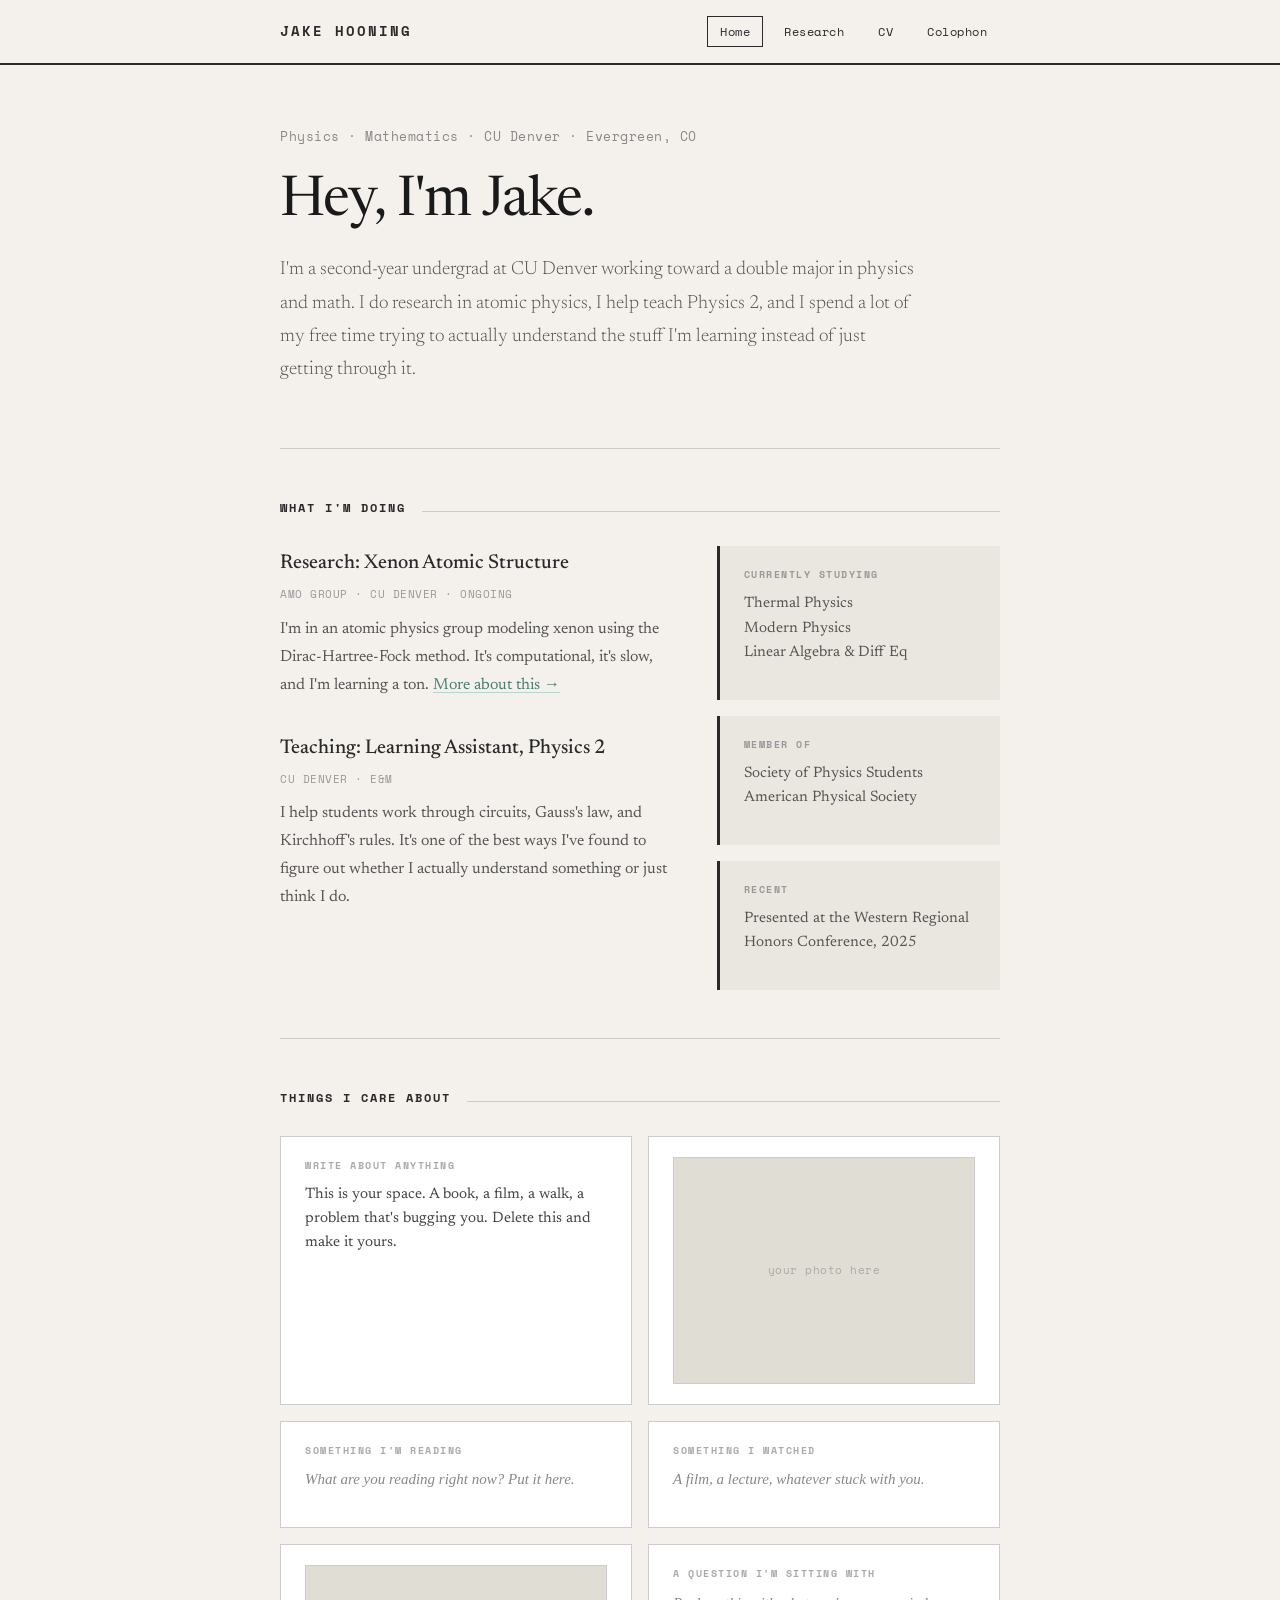
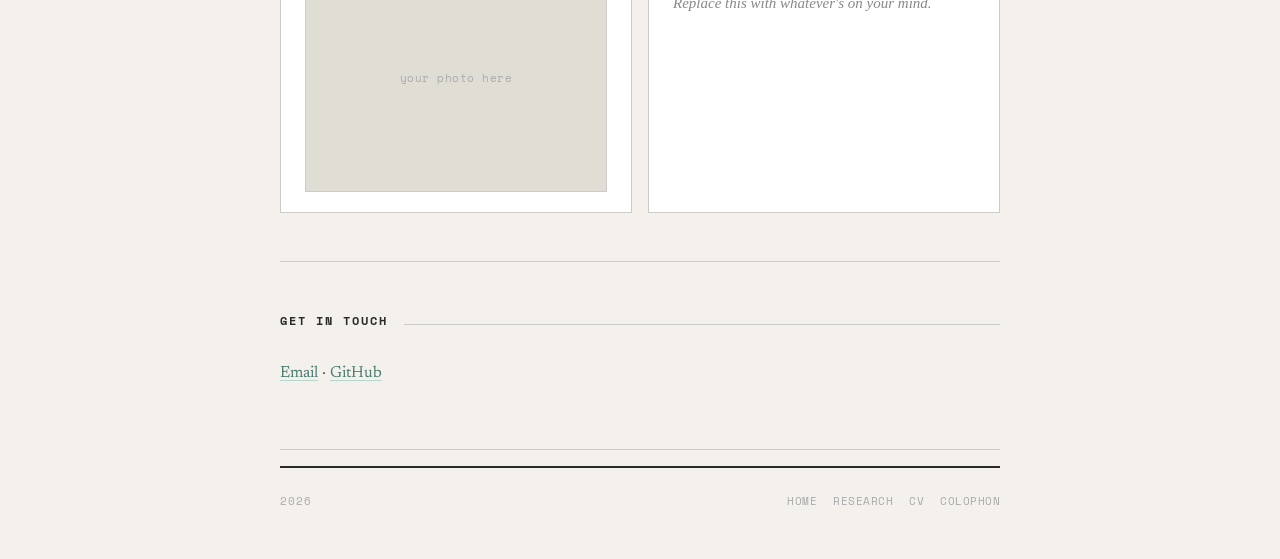
==== commit ceaf8a84: "Update index.html" ====
--- a/index.html
+++ b/index.html
@@ -19,6 +19,7 @@
                     <a href="index.html" class="active">Home</a>
                     <a href="research.html">Research</a>
                     <a href="cv.html">CV</a>
+                    <a href="colophon.html">Colophon</a>
                 </nav>
             </div>
         </div>
@@ -180,6 +181,7 @@
                 <a href="index.html">Home</a>
                 <a href="research.html">Research</a>
                 <a href="cv.html">CV</a>
+                <a href="colophon.html">Colophon</a>
             </nav>
         </footer>
 
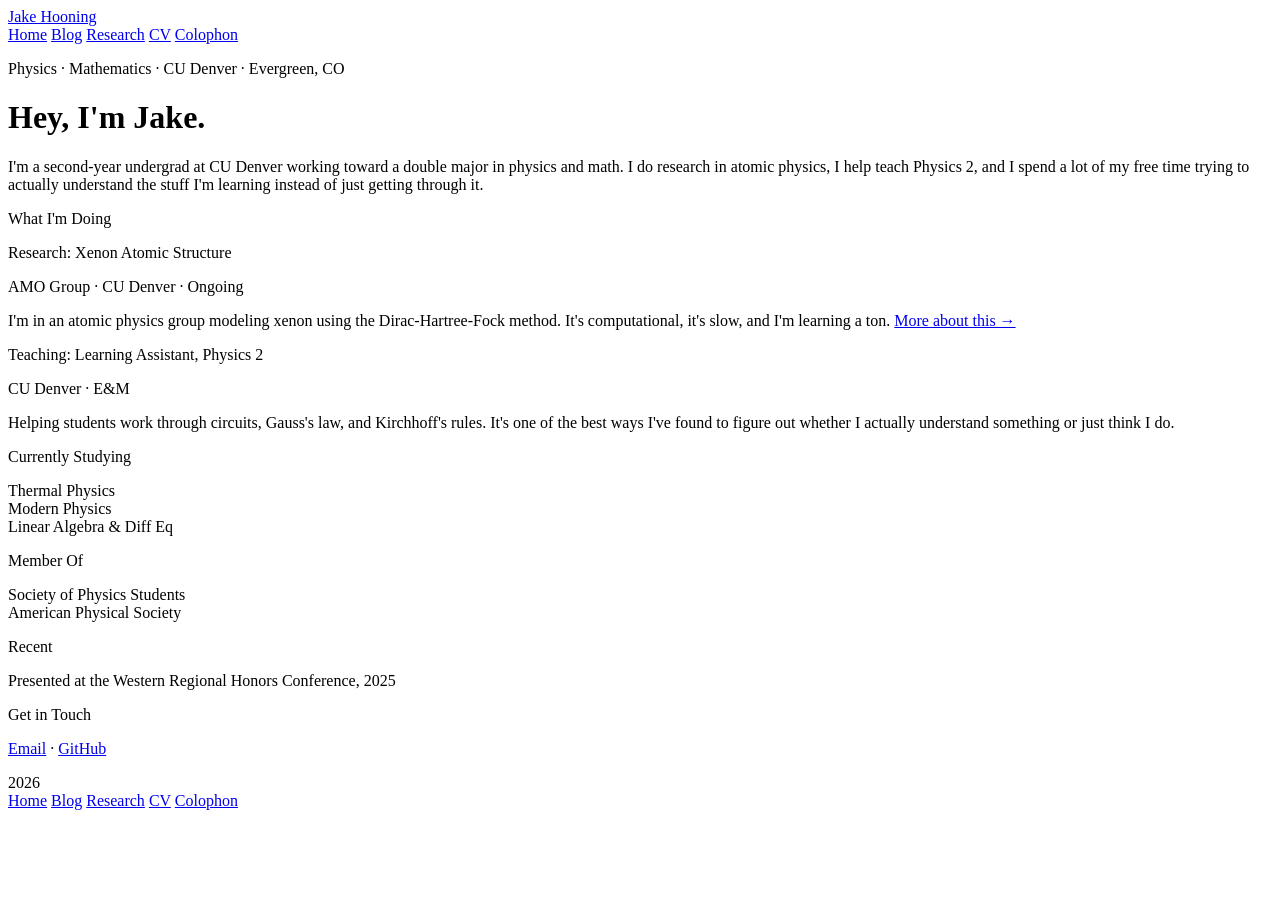
==== commit bf75a9e8: "Update index.html" ====
--- a/index.html
+++ b/index.html
@@ -10,13 +10,13 @@
 
 <body>
 
-    <!-- Top bar -->
     <div class="topbar">
         <div class="wrap">
             <div class="topbar-inner">
                 <a href="index.html" class="site-name">Jake Hooning</a>
                 <nav>
                     <a href="index.html" class="active">Home</a>
+                    <a href="blog.html">Blog</a>
                     <a href="research.html">Research</a>
                     <a href="cv.html">CV</a>
                     <a href="colophon.html">Colophon</a>
@@ -27,7 +27,6 @@
 
     <div class="wrap">
 
-        <!-- Hero -->
         <div class="hero">
             <p class="hero-subtitle">Physics · Mathematics · CU Denver · Evergreen, CO</p>
             <h1>Hey, I'm Jake.</h1>
@@ -40,8 +39,6 @@
             </p>
         </div>
 
-
-        <!-- What I'm Doing -->
         <div class="section">
             <div class="section-header">
                 <span class="section-title">What I'm Doing</span>
@@ -64,7 +61,7 @@
                         <p class="entry-title">Teaching: Learning Assistant, Physics 2</p>
                         <p class="entry-meta">CU Denver · E&M</p>
                         <p class="entry-text">
-                            I help students work through circuits, Gauss's law, and
+                            Helping students work through circuits, Gauss's law, and
                             Kirchhoff's rules. It's one of the best ways I've found to
                             figure out whether I actually understand something or just
                             think I do.
@@ -72,7 +69,6 @@
                     </div>
                 </div>
 
-                <!-- Sidebar -->
                 <div>
                     <div class="aside-box">
                         <p class="aside-label">Currently Studying</p>
@@ -99,70 +95,6 @@
             </div>
         </div>
 
-
-        <!--
-            === THINGS I CARE ABOUT ===
-
-            This is your section. Each "pin" is a card you fill with
-            whatever you want. To add a new one, copy a <div class="pin">
-            block. To add a photo, replace the photo-slot div with:
-                <img src="photos/your-image.jpg" alt="description"
-                     style="width:100%; display:block;">
-        -->
-        <div class="section">
-            <div class="section-header">
-                <span class="section-title">Things I Care About</span>
-                <div class="section-line"></div>
-            </div>
-
-            <div class="pin-grid">
-
-                <div class="pin">
-                    <p class="pin-label">Write about anything</p>
-                    <p class="pin-text">
-                        This is your space. A book, a film, a walk, a problem
-                        that's bugging you. Delete this and make it yours.
-                    </p>
-                </div>
-
-                <div class="pin">
-                    <div class="photo-slot">
-                        <span class="placeholder-text">your photo here</span>
-                    </div>
-                </div>
-
-                <div class="pin">
-                    <p class="pin-label">Something I'm reading</p>
-                    <p class="pin-text">
-                        <em>What are you reading right now? Put it here.</em>
-                    </p>
-                </div>
-
-                <div class="pin">
-                    <p class="pin-label">Something I watched</p>
-                    <p class="pin-text">
-                        <em>A film, a lecture, whatever stuck with you.</em>
-                    </p>
-                </div>
-
-                <div class="pin">
-                    <div class="photo-slot">
-                        <span class="placeholder-text">your photo here</span>
-                    </div>
-                </div>
-
-                <div class="pin">
-                    <p class="pin-label">A question I'm sitting with</p>
-                    <p class="pin-text">
-                        <em>Replace this with whatever's on your mind.</em>
-                    </p>
-                </div>
-
-            </div>
-        </div>
-
-
-        <!-- Contact -->
         <div class="section">
             <div class="section-header">
                 <span class="section-title">Get in Touch</span>
@@ -174,11 +106,11 @@
             </p>
         </div>
 
-
         <footer>
             <span>2026</span>
             <nav>
                 <a href="index.html">Home</a>
+                <a href="blog.html">Blog</a>
                 <a href="research.html">Research</a>
                 <a href="cv.html">CV</a>
                 <a href="colophon.html">Colophon</a>
--- a/style.css
+++ b/style.css
@@ -1,442 +1,136 @@
-/*
-    style.css
-    
-    Philosophy: this should feel like someone's actual space on the internet.
-    Not a template. Not polished. Alive.
-*/
+<!DOCTYPE html>
+<html lang="en">
+<head>
+    <meta charset="UTF-8">
+    <meta name="viewport" content="width=device-width, initial-scale=1.0">
+    <title>CV · Jake Hooning</title>
+    <link href="https://fonts.googleapis.com/css2?family=Newsreader:ital,wght@0,300;0,400;0,500;0,600;1,300;1,400&family=Space+Mono:ital,wght@0,400;0,700;1,400&family=Inter:wght@400;500&display=swap" rel="stylesheet">
+    <link rel="stylesheet" href="style.css">
+</head>
 
-* {
-    margin: 0;
-    padding: 0;
-    box-sizing: border-box;
-}
+<body>
 
-::selection {
-    background: #c4ddd8;
-}
+    <div class="topbar">
+        <div class="wrap">
+            <div class="topbar-inner">
+                <a href="index.html" class="site-name">Jake Hooning</a>
+                <nav>
+                    <a href="index.html">Home</a>
+                    <a href="research.html">Research</a>
+                    <a href="cv.html" class="active">CV</a>
+                    <a href="colophon.html">Colophon</a>
+                </nav>
+            </div>
+        </div>
+    </div>
 
-body {
-    font-family: 'Newsreader', Georgia, serif;
-    font-size: 17px;
-    color: #2a2a2a;
-    background-color: #f4f1ec;
-    line-height: 1.75;
-    -webkit-font-smoothing: antialiased;
-}
+    <div class="wrap">
 
+        <div class="hero">
+            <p class="hero-subtitle">The formal version</p>
+            <h1>CV</h1>
+        </div>
 
-/* === LAYOUT === */
-/*
-    Wider than before — uses the screen.
-    But .narrow keeps prose readable.
-*/
-.wrap {
-    max-width: 800px;
-    margin: 0 auto;
-    padding: 0 40px;
-}
+        <div class="section">
+            <div class="section-header">
+                <span class="section-title">Education</span>
+                <div class="section-line"></div>
+            </div>
+            <div class="entry">
+                <p class="entry-title">University of Colorado Denver</p>
+                <p class="entry-meta">B.S. Physics · B.S. Mathematics (planned) · Expected Dec 2028</p>
+                <p class="entry-text">
+                    Double major focused on building a foundation for theoretical
+                    physics. Currently in my second year.
+                </p>
+            </div>
+        </div>
 
-.narrow {
-    max-width: 640px;
-}
+        <div class="section">
+            <div class="section-header">
+                <span class="section-title">Research</span>
+                <div class="section-line"></div>
+            </div>
+            <div class="entry">
+                <p class="entry-title">Undergraduate Research Assistant</p>
+                <p class="entry-meta">AMO Physics Research Group · CU Denver · Present</p>
+                <p class="entry-text">
+                    Modeling the atomic structure of xenon using the
+                    Dirac-Hartree-Fock method.
+                </p>
+            </div>
+        </div>
 
+        <div class="section">
+            <div class="section-header">
+                <span class="section-title">Teaching</span>
+                <div class="section-line"></div>
+            </div>
+            <div class="entry">
+                <p class="entry-title">Learning Assistant — Physics 2</p>
+                <p class="entry-meta">University of Colorado Denver · Present</p>
+                <p class="entry-text">
+                    Supporting students in introductory E&M — circuits,
+                    Gauss's law, Kirchhoff's laws.
+                </p>
+            </div>
+        </div>
 
-/* === TOP BAR === */
-.topbar {
-    border-bottom: 2px solid #2a2a2a;
-    padding: 16px 0;
-    margin-bottom: 0;
-}
+        <div class="section">
+            <div class="section-header">
+                <span class="section-title">Presentations</span>
+                <div class="section-line"></div>
+            </div>
+            <div class="entry">
+                <p class="entry-title">Science as a Mechanism for Cultural Evolution</p>
+                <p class="entry-meta">Western Regional Honors Conference · 2025</p>
+            </div>
+        </div>
 
-.topbar-inner {
-    display: flex;
-    justify-content: space-between;
-    align-items: baseline;
-}
+        <div class="section">
+            <div class="section-header">
+                <span class="section-title">Memberships</span>
+                <div class="section-line"></div>
+            </div>
+            <p class="entry-text">
+                Society of Physics Students (SPS)<br>
+                American Physical Society (APS)
+            </p>
+        </div>
 
-.site-name {
-    font-family: 'Space Mono', monospace;
-    font-size: 14px;
-    font-weight: 700;
-    color: #2a2a2a;
-    text-decoration: none;
-    text-transform: uppercase;
-    letter-spacing: 2px;
-}
+        <div class="section">
+            <div class="section-header">
+                <span class="section-title">Selected Coursework</span>
+                <div class="section-line"></div>
+            </div>
+            <p class="entry-text">
+                Thermal Physics · Modern Physics · Linear Algebra &
+                Differential Equations
+            </p>
+        </div>
 
-.topbar nav {
-    display: flex;
-    gap: 8px;
-}
+        <div class="section">
+            <div class="section-header">
+                <span class="section-title">Contact</span>
+                <div class="section-line"></div>
+            </div>
+            <p class="entry-text">
+                <a href="mailto:you@example.com">Email</a> ·
+                <a href="https://github.com/phyjake">GitHub</a>
+            </p>
+        </div>
 
-.topbar nav a {
-    font-family: 'Space Mono', monospace;
-    font-size: 12px;
-    color: #2a2a2a;
-    text-decoration: none;
-    padding: 4px 12px;
-    border: 1px solid transparent;
-    letter-spacing: 0.5px;
-    transition: border-color 0.2s;
-}
+        <footer>
+            <span>2026</span>
+            <nav>
+                <a href="index.html">Home</a>
+                <a href="research.html">Research</a>
+                <a href="cv.html">CV</a>
+                <a href="colophon.html">Colophon</a>
+            </nav>
+        </footer>
 
-.topbar nav a:hover {
-    border-color: #2a2a2a;
-}
+    </div>
 
-.topbar nav a.active {
-    border: 1px solid #2a2a2a;
-}
-
-
-/* === HERO === */
-.hero {
-    padding: 60px 0 48px 0;
-    border-bottom: 1px solid #ccc;
-}
-
-.hero h1 {
-    font-size: 56px;
-    font-weight: 400;
-    line-height: 1.1;
-    color: #1a1a1a;
-    letter-spacing: -1px;
-    margin-bottom: 20px;
-}
-
-.hero h1 em {
-    font-style: italic;
-    font-weight: 300;
-}
-
-.hero-subtitle {
-    font-family: 'Space Mono', monospace;
-    font-size: 13px;
-    color: #888;
-    letter-spacing: 0.5px;
-    margin-bottom: 24px;
-}
-
-.hero-bio {
-    font-size: 19px;
-    color: #555;
-    max-width: 640px;
-    font-weight: 300;
-}
-
-
-/* === SECTIONS === */
-.section {
-    padding: 48px 0;
-    border-bottom: 1px solid #ccc;
-}
-
-.section:last-child {
-    border-bottom: none;
-}
-
-.section-header {
-    display: flex;
-    align-items: baseline;
-    gap: 16px;
-    margin-bottom: 28px;
-}
-
-.section-title {
-    font-family: 'Space Mono', monospace;
-    font-size: 12px;
-    font-weight: 700;
-    text-transform: uppercase;
-    letter-spacing: 2px;
-    color: #2a2a2a;
-}
-
-.section-line {
-    flex: 1;
-    height: 1px;
-    background-color: #ccc;
-}
-
-
-/* === GRID LAYOUT === */
-/*
-    A two-column layout that's NOT perfectly balanced.
-    The left column is wider — it's the main content.
-    The right is a sidebar for notes, asides, smaller things.
-*/
-.two-col {
-    display: grid;
-    grid-template-columns: 1.4fr 1fr;
-    gap: 40px;
-    align-items: start;
-}
-
-.three-col {
-    display: grid;
-    grid-template-columns: 1fr 1fr 1fr;
-    gap: 20px;
-}
-
-
-/* === ENTRIES === */
-.entry {
-    margin-bottom: 32px;
-}
-
-.entry:last-child {
-    margin-bottom: 0;
-}
-
-.entry-title {
-    font-size: 20px;
-    font-weight: 500;
-    color: #2a2a2a;
-    margin-bottom: 4px;
-}
-
-.entry-meta {
-    font-family: 'Space Mono', monospace;
-    font-size: 11px;
-    color: #999;
-    letter-spacing: 0.5px;
-    margin-bottom: 10px;
-    text-transform: uppercase;
-}
-
-.entry-text {
-    color: #555;
-    font-size: 16px;
-}
-
-
-/* === ASIDE / SIDEBAR NOTES === */
-/*
-    These are the small boxes that sit in the sidebar.
-    They feel like sticky notes or margin scribbles.
-*/
-.aside-box {
-    background-color: #eae7e0;
-    padding: 20px 24px;
-    margin-bottom: 16px;
-    border-left: 3px solid #2a2a2a;
-}
-
-.aside-box:last-child {
-    margin-bottom: 0;
-}
-
-.aside-label {
-    font-family: 'Space Mono', monospace;
-    font-size: 10px;
-    font-weight: 700;
-    text-transform: uppercase;
-    letter-spacing: 1.5px;
-    color: #999;
-    margin-bottom: 8px;
-}
-
-.aside-content {
-    font-size: 15px;
-    color: #555;
-    line-height: 1.65;
-}
-
-
-/* === INTERESTS / PERSONAL GRID === */
-/*
-    A looser grid for personal stuff — interests, photos, notes.
-    Each item has a visible border so it feels like a pinboard.
-*/
-.pin-grid {
-    display: grid;
-    grid-template-columns: repeat(auto-fill, minmax(260px, 1fr));
-    gap: 16px;
-}
-
-.pin {
-    border: 1px solid #ccc;
-    padding: 20px 24px;
-    background-color: #fff;
-    transition: transform 0.2s, box-shadow 0.2s;
-}
-
-.pin:hover {
-    transform: translateY(-2px);
-    box-shadow: 0 4px 16px rgba(0,0,0,0.06);
-}
-
-.pin-label {
-    font-family: 'Space Mono', monospace;
-    font-size: 10px;
-    font-weight: 700;
-    text-transform: uppercase;
-    letter-spacing: 1.5px;
-    color: #aaa;
-    margin-bottom: 8px;
-}
-
-.pin-text {
-    font-size: 15px;
-    color: #444;
-    line-height: 1.6;
-}
-
-.pin-text em {
-    font-style: italic;
-    color: #888;
-}
-
-
-/* === PHOTO PLACEHOLDERS === */
-/*
-    Empty boxes where you'll add your own images.
-    Replace the background-color with an actual <img> tag
-    when you have photos.
-*/
-.photo-slot {
-    background-color: #e0ddd5;
-    border: 1px solid #ccc;
-    aspect-ratio: 4 / 3;
-    display: flex;
-    align-items: center;
-    justify-content: center;
-    overflow: hidden;
-}
-
-.photo-slot img {
-    width: 100%;
-    height: 100%;
-    object-fit: cover;
-}
-
-.photo-slot .placeholder-text {
-    font-family: 'Space Mono', monospace;
-    font-size: 11px;
-    color: #aaa;
-    letter-spacing: 0.5px;
-}
-
-
-/* === CALLOUT === */
-/*
-    A big highlighted block for something important
-    or personal — a quote, a thought, a mission statement.
-*/
-.callout {
-    background-color: #2a2a2a;
-    color: #e8e5df;
-    padding: 40px 48px;
-    margin: 48px 0;
-    font-size: 20px;
-    line-height: 1.7;
-    font-weight: 300;
-}
-
-.callout strong {
-    color: #fff;
-    font-weight: 500;
-}
-
-
-/* === LINKS === */
-a {
-    color: #4a7c72;
-    text-decoration: underline;
-    text-decoration-color: #b8d4ce;
-    text-underline-offset: 3px;
-    transition: text-decoration-color 0.3s;
-}
-
-a:hover {
-    text-decoration-color: #4a7c72;
-}
-
-
-/* === TEXT UTILITIES === */
-p {
-    margin-bottom: 14px;
-}
-
-.mono {
-    font-family: 'Space Mono', monospace;
-}
-
-.small {
-    font-size: 14px;
-}
-
-.muted {
-    color: #999;
-}
-
-
-/* === FOOTER === */
-footer {
-    padding: 24px 0 48px 0;
-    border-top: 2px solid #2a2a2a;
-    margin-top: 16px;
-    display: flex;
-    justify-content: space-between;
-    align-items: baseline;
-}
-
-footer span {
-    font-family: 'Space Mono', monospace;
-    font-size: 11px;
-    color: #aaa;
-    letter-spacing: 1px;
-    text-transform: uppercase;
-}
-
-footer nav {
-    display: flex;
-    gap: 16px;
-}
-
-footer nav a {
-    font-family: 'Space Mono', monospace;
-    font-size: 11px;
-    color: #aaa;
-    text-decoration: none;
-    letter-spacing: 0.5px;
-    text-transform: uppercase;
-}
-
-footer nav a:hover {
-    color: #2a2a2a;
-}
-
-
-/* === RESPONSIVE === */
-@media (max-width: 720px) {
-    .wrap {
-        padding: 0 20px;
-    }
-
-    .hero h1 {
-        font-size: 36px;
-    }
-
-    .two-col {
-        grid-template-columns: 1fr;
-    }
-
-    .three-col {
-        grid-template-columns: 1fr;
-    }
-
-    .callout {
-        padding: 28px 24px;
-        font-size: 18px;
-    }
-
-    .topbar-inner {
-        flex-direction: column;
-        gap: 12px;
-    }
-
-    footer {
-        flex-direction: column;
-        gap: 12px;
-    }
-}
+</body>
+</html>
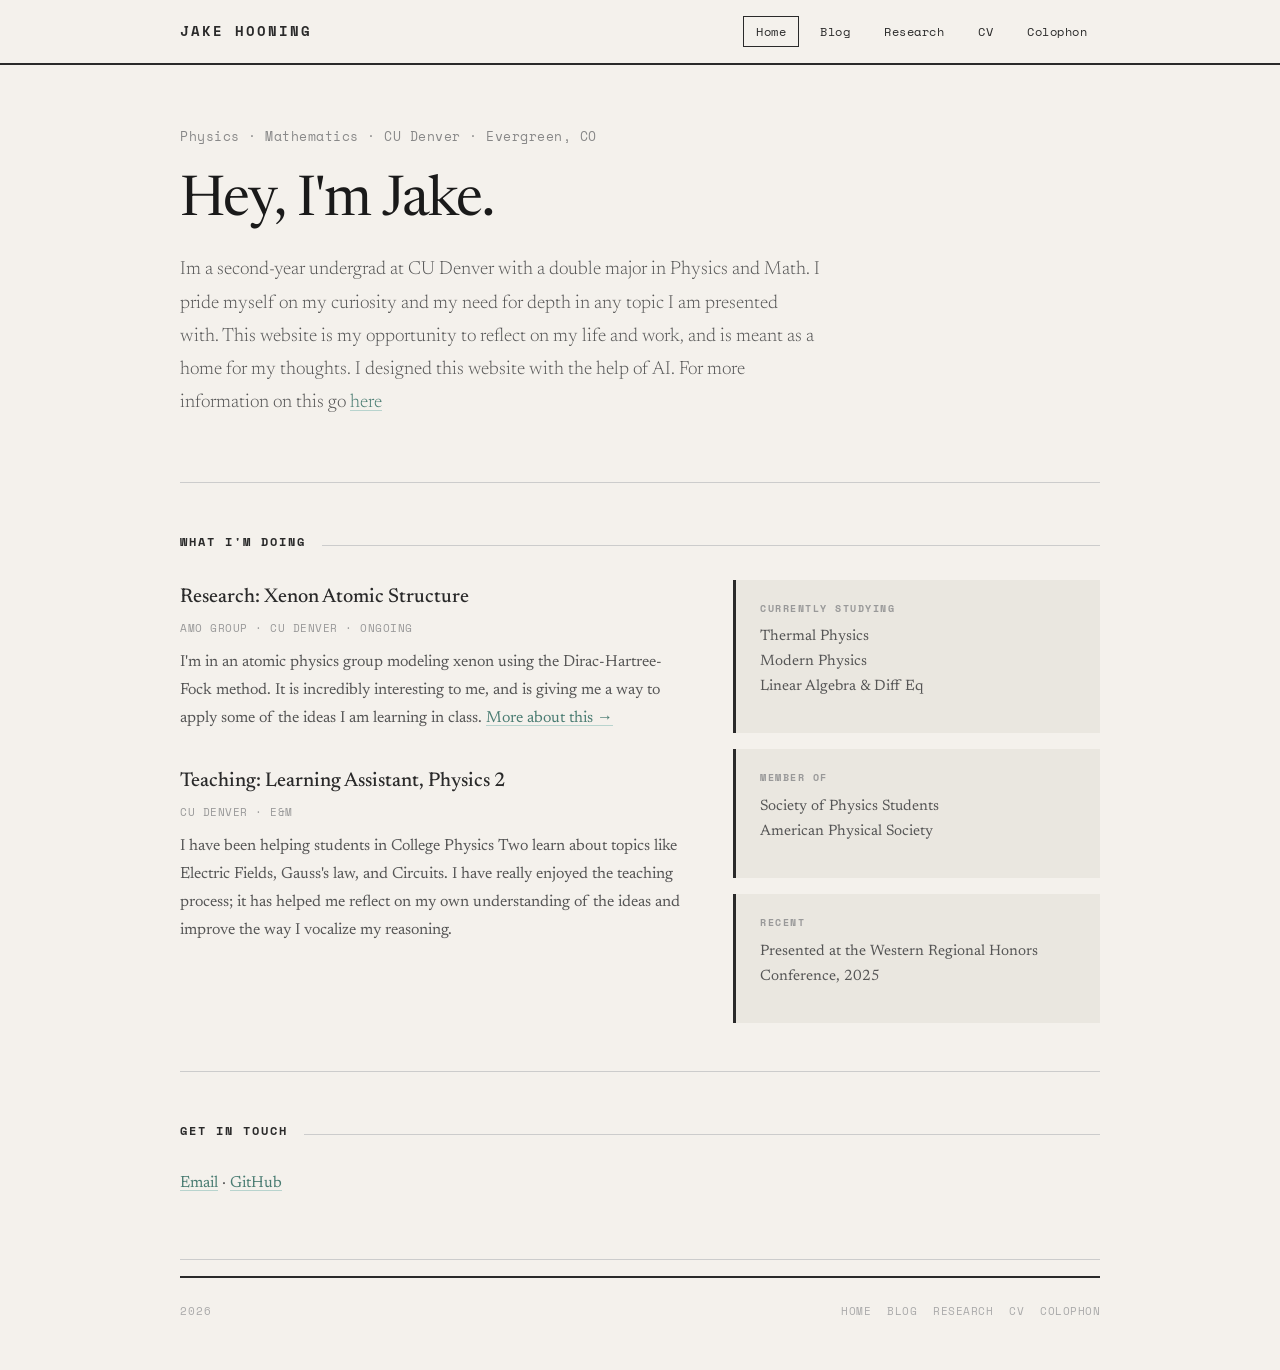
==== commit a3361991: "Update index.html" ====
--- a/index.html
+++ b/index.html
@@ -31,11 +31,9 @@
             <p class="hero-subtitle">Physics · Mathematics · CU Denver · Evergreen, CO</p>
             <h1>Hey, I'm Jake.</h1>
             <p class="hero-bio">
-                I'm a second-year undergrad at CU Denver working toward a double
-                major in physics and math. I do research in atomic physics, I help
-                teach Physics 2, and I spend a lot of my free time trying to
-                actually understand the stuff I'm learning instead of just getting
-                through it.
+                Im a second-year undergrad at CU Denver with a double major in Physics and Math. I pride myself on my curiosity and my need for depth in any topic I am presented with. 
+                This website is my opportunity to reflect on my life and work, and is meant as a home for my thoughts. I designed this website with the help of AI. For more information on this 
+                go <a href="colophon.html">here </a>
             </p>
         </div>
 
@@ -52,8 +50,7 @@
                         <p class="entry-meta">AMO Group · CU Denver · Ongoing</p>
                         <p class="entry-text">
                             I'm in an atomic physics group modeling xenon using the
-                            Dirac-Hartree-Fock method. It's computational, it's slow,
-                            and I'm learning a ton.
+                            Dirac-Hartree-Fock method. It is incredibly interesting to me, and is giving me a way to apply some of the ideas I am learning in class. 
                             <a href="research.html">More about this →</a>
                         </p>
                     </div>
@@ -61,10 +58,8 @@
                         <p class="entry-title">Teaching: Learning Assistant, Physics 2</p>
                         <p class="entry-meta">CU Denver · E&M</p>
                         <p class="entry-text">
-                            Helping students work through circuits, Gauss's law, and
-                            Kirchhoff's rules. It's one of the best ways I've found to
-                            figure out whether I actually understand something or just
-                            think I do.
+                            I have been helping students in College Physics Two learn about topics like Electric Fields, Gauss's law, and Circuits. 
+                            I have really enjoyed the teaching process; it has helped me reflect on my own understanding of the ideas and improve the way I vocalize my reasoning. 
                         </p>
                     </div>
                 </div>
--- a/style.css
+++ b/style.css
@@ -1,136 +1,471 @@
-<!DOCTYPE html>
-<html lang="en">
-<head>
-    <meta charset="UTF-8">
-    <meta name="viewport" content="width=device-width, initial-scale=1.0">
-    <title>CV · Jake Hooning</title>
-    <link href="https://fonts.googleapis.com/css2?family=Newsreader:ital,wght@0,300;0,400;0,500;0,600;1,300;1,400&family=Space+Mono:ital,wght@0,400;0,700;1,400&family=Inter:wght@400;500&display=swap" rel="stylesheet">
-    <link rel="stylesheet" href="style.css">
-</head>
-
-<body>
-
-    <div class="topbar">
-        <div class="wrap">
-            <div class="topbar-inner">
-                <a href="index.html" class="site-name">Jake Hooning</a>
-                <nav>
-                    <a href="index.html">Home</a>
-                    <a href="research.html">Research</a>
-                    <a href="cv.html" class="active">CV</a>
-                    <a href="colophon.html">Colophon</a>
-                </nav>
-            </div>
-        </div>
-    </div>
-
-    <div class="wrap">
-
-        <div class="hero">
-            <p class="hero-subtitle">The formal version</p>
-            <h1>CV</h1>
-        </div>
-
-        <div class="section">
-            <div class="section-header">
-                <span class="section-title">Education</span>
-                <div class="section-line"></div>
-            </div>
-            <div class="entry">
-                <p class="entry-title">University of Colorado Denver</p>
-                <p class="entry-meta">B.S. Physics · B.S. Mathematics (planned) · Expected Dec 2028</p>
-                <p class="entry-text">
-                    Double major focused on building a foundation for theoretical
-                    physics. Currently in my second year.
-                </p>
-            </div>
-        </div>
-
-        <div class="section">
-            <div class="section-header">
-                <span class="section-title">Research</span>
-                <div class="section-line"></div>
-            </div>
-            <div class="entry">
-                <p class="entry-title">Undergraduate Research Assistant</p>
-                <p class="entry-meta">AMO Physics Research Group · CU Denver · Present</p>
-                <p class="entry-text">
-                    Modeling the atomic structure of xenon using the
-                    Dirac-Hartree-Fock method.
-                </p>
-            </div>
-        </div>
-
-        <div class="section">
-            <div class="section-header">
-                <span class="section-title">Teaching</span>
-                <div class="section-line"></div>
-            </div>
-            <div class="entry">
-                <p class="entry-title">Learning Assistant — Physics 2</p>
-                <p class="entry-meta">University of Colorado Denver · Present</p>
-                <p class="entry-text">
-                    Supporting students in introductory E&M — circuits,
-                    Gauss's law, Kirchhoff's laws.
-                </p>
-            </div>
-        </div>
-
-        <div class="section">
-            <div class="section-header">
-                <span class="section-title">Presentations</span>
-                <div class="section-line"></div>
-            </div>
-            <div class="entry">
-                <p class="entry-title">Science as a Mechanism for Cultural Evolution</p>
-                <p class="entry-meta">Western Regional Honors Conference · 2025</p>
-            </div>
-        </div>
-
-        <div class="section">
-            <div class="section-header">
-                <span class="section-title">Memberships</span>
-                <div class="section-line"></div>
-            </div>
-            <p class="entry-text">
-                Society of Physics Students (SPS)<br>
-                American Physical Society (APS)
-            </p>
-        </div>
-
-        <div class="section">
-            <div class="section-header">
-                <span class="section-title">Selected Coursework</span>
-                <div class="section-line"></div>
-            </div>
-            <p class="entry-text">
-                Thermal Physics · Modern Physics · Linear Algebra &
-                Differential Equations
-            </p>
-        </div>
-
-        <div class="section">
-            <div class="section-header">
-                <span class="section-title">Contact</span>
-                <div class="section-line"></div>
-            </div>
-            <p class="entry-text">
-                <a href="mailto:you@example.com">Email</a> ·
-                <a href="https://github.com/phyjake">GitHub</a>
-            </p>
-        </div>
-
-        <footer>
-            <span>2026</span>
-            <nav>
-                <a href="index.html">Home</a>
-                <a href="research.html">Research</a>
-                <a href="cv.html">CV</a>
-                <a href="colophon.html">Colophon</a>
-            </nav>
-        </footer>
-
-    </div>
-
-</body>
-</html>
+/*
+    style.css
+    
+    Philosophy: this should feel like someone's actual space on the internet.
+    Not a template. Not polished. Alive.
+*/
+
+* {
+    margin: 0;
+    padding: 0;
+    box-sizing: border-box;
+}
+
+::selection {
+    background: #c4ddd8;
+}
+
+body {
+    font-family: 'Newsreader', Georgia, serif;
+    font-size: 17px;
+    color: #2a2a2a;
+    background-color: #f4f1ec;
+    line-height: 1.75;
+    -webkit-font-smoothing: antialiased;
+}
+
+
+/* === LAYOUT === */
+/*
+    Wider than before — uses the screen.
+    But .narrow keeps prose readable.
+*/
+.wrap {
+    max-width: 1000px;
+    margin: 0 auto;
+    padding: 0 40px;
+}
+
+.narrow {
+    max-width: 640px;
+}
+
+
+/* === TOP BAR === */
+.topbar {
+    border-bottom: 2px solid #2a2a2a;
+    padding: 16px 0;
+    margin-bottom: 0;
+}
+
+.topbar-inner {
+    display: flex;
+    justify-content: space-between;
+    align-items: baseline;
+}
+
+.site-name {
+    font-family: 'Space Mono', monospace;
+    font-size: 14px;
+    font-weight: 700;
+    color: #2a2a2a;
+    text-decoration: none;
+    text-transform: uppercase;
+    letter-spacing: 2px;
+}
+
+.topbar nav {
+    display: flex;
+    gap: 8px;
+}
+
+.topbar nav a {
+    font-family: 'Space Mono', monospace;
+    font-size: 12px;
+    color: #2a2a2a;
+    text-decoration: none;
+    padding: 4px 12px;
+    border: 1px solid transparent;
+    letter-spacing: 0.5px;
+    transition: border-color 0.2s;
+}
+
+.topbar nav a:hover {
+    border-color: #2a2a2a;
+}
+
+.topbar nav a.active {
+    border: 1px solid #2a2a2a;
+}
+
+
+/* === HERO === */
+.hero {
+    padding: 60px 0 48px 0;
+    border-bottom: 1px solid #ccc;
+}
+
+.hero h1 {
+    font-size: 56px;
+    font-weight: 400;
+    line-height: 1.1;
+    color: #1a1a1a;
+    letter-spacing: -1px;
+    margin-bottom: 20px;
+}
+
+.hero h1 em {
+    font-style: italic;
+    font-weight: 300;
+}
+
+.hero-subtitle {
+    font-family: 'Space Mono', monospace;
+    font-size: 13px;
+    color: #888;
+    letter-spacing: 0.5px;
+    margin-bottom: 24px;
+}
+
+.hero-bio {
+    font-size: 19px;
+    color: #555;
+    max-width: 640px;
+    font-weight: 300;
+}
+
+
+/* === SECTIONS === */
+.section {
+    padding: 48px 0;
+    border-bottom: 1px solid #ccc;
+}
+
+.section:last-child {
+    border-bottom: none;
+}
+
+.section-header {
+    display: flex;
+    align-items: baseline;
+    gap: 16px;
+    margin-bottom: 28px;
+}
+
+.section-title {
+    font-family: 'Space Mono', monospace;
+    font-size: 12px;
+    font-weight: 700;
+    text-transform: uppercase;
+    letter-spacing: 2px;
+    color: #2a2a2a;
+}
+
+.section-line {
+    flex: 1;
+    height: 1px;
+    background-color: #ccc;
+}
+
+
+/* === GRID LAYOUT === */
+/*
+    A two-column layout that's NOT perfectly balanced.
+    The left column is wider — it's the main content.
+    The right is a sidebar for notes, asides, smaller things.
+*/
+.two-col {
+    display: grid;
+    grid-template-columns: 1.4fr 1fr;
+    gap: 40px;
+    align-items: start;
+}
+
+.three-col {
+    display: grid;
+    grid-template-columns: 1fr 1fr 1fr;
+    gap: 20px;
+}
+
+
+/* === ENTRIES === */
+.entry {
+    margin-bottom: 32px;
+}
+
+.entry:last-child {
+    margin-bottom: 0;
+}
+
+.entry-title {
+    font-size: 20px;
+    font-weight: 500;
+    color: #2a2a2a;
+    margin-bottom: 4px;
+}
+
+.entry-meta {
+    font-family: 'Space Mono', monospace;
+    font-size: 11px;
+    color: #999;
+    letter-spacing: 0.5px;
+    margin-bottom: 10px;
+    text-transform: uppercase;
+}
+
+.entry-text {
+    color: #555;
+    font-size: 16px;
+}
+
+
+/* === ASIDE / SIDEBAR NOTES === */
+/*
+    These are the small boxes that sit in the sidebar.
+    They feel like sticky notes or margin scribbles.
+*/
+.aside-box {
+    background-color: #eae7e0;
+    padding: 20px 24px;
+    margin-bottom: 16px;
+    border-left: 3px solid #2a2a2a;
+}
+
+.aside-box:last-child {
+    margin-bottom: 0;
+}
+
+.aside-label {
+    font-family: 'Space Mono', monospace;
+    font-size: 10px;
+    font-weight: 700;
+    text-transform: uppercase;
+    letter-spacing: 1.5px;
+    color: #999;
+    margin-bottom: 8px;
+}
+
+.aside-content {
+    font-size: 15px;
+    color: #555;
+    line-height: 1.65;
+}
+
+
+/* === INTERESTS / PERSONAL GRID === */
+/*
+    A looser grid for personal stuff — interests, photos, notes.
+    Each item has a visible border so it feels like a pinboard.
+*/
+.pin-grid {
+    display: grid;
+    grid-template-columns: repeat(auto-fill, minmax(260px, 1fr));
+    gap: 16px;
+}
+
+.pin {
+    border: 1px solid #ccc;
+    padding: 20px 24px;
+    background-color: #fff;
+    transition: transform 0.2s, box-shadow 0.2s;
+}
+
+.pin:hover {
+    transform: translateY(-2px);
+    box-shadow: 0 4px 16px rgba(0,0,0,0.06);
+}
+
+.pin-label {
+    font-family: 'Space Mono', monospace;
+    font-size: 10px;
+    font-weight: 700;
+    text-transform: uppercase;
+    letter-spacing: 1.5px;
+    color: #aaa;
+    margin-bottom: 8px;
+}
+
+.pin-text {
+    font-size: 15px;
+    color: #444;
+    line-height: 1.6;
+}
+
+.pin-text em {
+    font-style: italic;
+    color: #888;
+}
+
+
+/* === PHOTO PLACEHOLDERS === */
+/*
+    Empty boxes where you'll add your own images.
+    Replace the background-color with an actual <img> tag
+    when you have photos.
+*/
+.photo-slot {
+    background-color: #e0ddd5;
+    border: 1px solid #ccc;
+    aspect-ratio: 4 / 3;
+    display: flex;
+    align-items: center;
+    justify-content: center;
+    overflow: hidden;
+}
+
+.photo-slot img {
+    width: 100%;
+    height: 100%;
+    object-fit: cover;
+}
+
+.photo-slot .placeholder-text {
+    font-family: 'Space Mono', monospace;
+    font-size: 11px;
+    color: #aaa;
+    letter-spacing: 0.5px;
+}
+
+
+/* === CALLOUT === */
+/*
+    A big highlighted block for something important
+    or personal — a quote, a thought, a mission statement.
+*/
+.callout {
+    background-color: #2a2a2a;
+    color: #e8e5df;
+    padding: 40px 48px;
+    margin: 48px 0;
+    font-size: 20px;
+    line-height: 1.7;
+    font-weight: 300;
+}
+
+.callout strong {
+    color: #fff;
+    font-weight: 500;
+}
+
+
+/* === LINKS === */
+a {
+    color: #4a7c72;
+    text-decoration: underline;
+    text-decoration-color: #b8d4ce;
+    text-underline-offset: 3px;
+    transition: text-decoration-color 0.3s;
+}
+
+a:hover {
+    text-decoration-color: #4a7c72;
+}
+
+
+/* === TEXT UTILITIES === */
+p {
+    margin-bottom: 14px;
+}
+
+.mono {
+    font-family: 'Space Mono', monospace;
+}
+
+.small {
+    font-size: 14px;
+}
+
+.muted {
+    color: #999;
+}
+
+
+/* === BLOG POSTS === */
+.post {
+    max-width: 640px;
+}
+
+.post-date {
+    font-family: 'Space Mono', monospace;
+    font-size: 12px;
+    color: #aaa;
+    letter-spacing: 0.5px;
+    text-transform: uppercase;
+    margin-bottom: 8px;
+}
+
+.post-title {
+    font-size: 24px;
+    font-weight: 500;
+    color: #2a2a2a;
+    margin-bottom: 16px;
+    line-height: 1.3;
+}
+
+.post img {
+    width: 100%;
+    margin: 16px 0;
+    display: block;
+}
+
+
+/* === FOOTER === */
+footer {
+    padding: 24px 0 48px 0;
+    border-top: 2px solid #2a2a2a;
+    margin-top: 16px;
+    display: flex;
+    justify-content: space-between;
+    align-items: baseline;
+}
+
+footer span {
+    font-family: 'Space Mono', monospace;
+    font-size: 11px;
+    color: #aaa;
+    letter-spacing: 1px;
+    text-transform: uppercase;
+}
+
+footer nav {
+    display: flex;
+    gap: 16px;
+}
+
+footer nav a {
+    font-family: 'Space Mono', monospace;
+    font-size: 11px;
+    color: #aaa;
+    text-decoration: none;
+    letter-spacing: 0.5px;
+    text-transform: uppercase;
+}
+
+footer nav a:hover {
+    color: #2a2a2a;
+}
+
+
+/* === RESPONSIVE === */
+@media (max-width: 720px) {
+    .wrap {
+        padding: 0 20px;
+    }
+
+    .hero h1 {
+        font-size: 36px;
+    }
+
+    .two-col {
+        grid-template-columns: 1fr;
+    }
+
+    .three-col {
+        grid-template-columns: 1fr;
+    }
+
+    .callout {
+        padding: 28px 24px;
+        font-size: 18px;
+    }
+
+    .topbar-inner {
+        flex-direction: column;
+        gap: 12px;
+    }
+
+    footer {
+        flex-direction: column;
+        gap: 12px;
+    }
+}
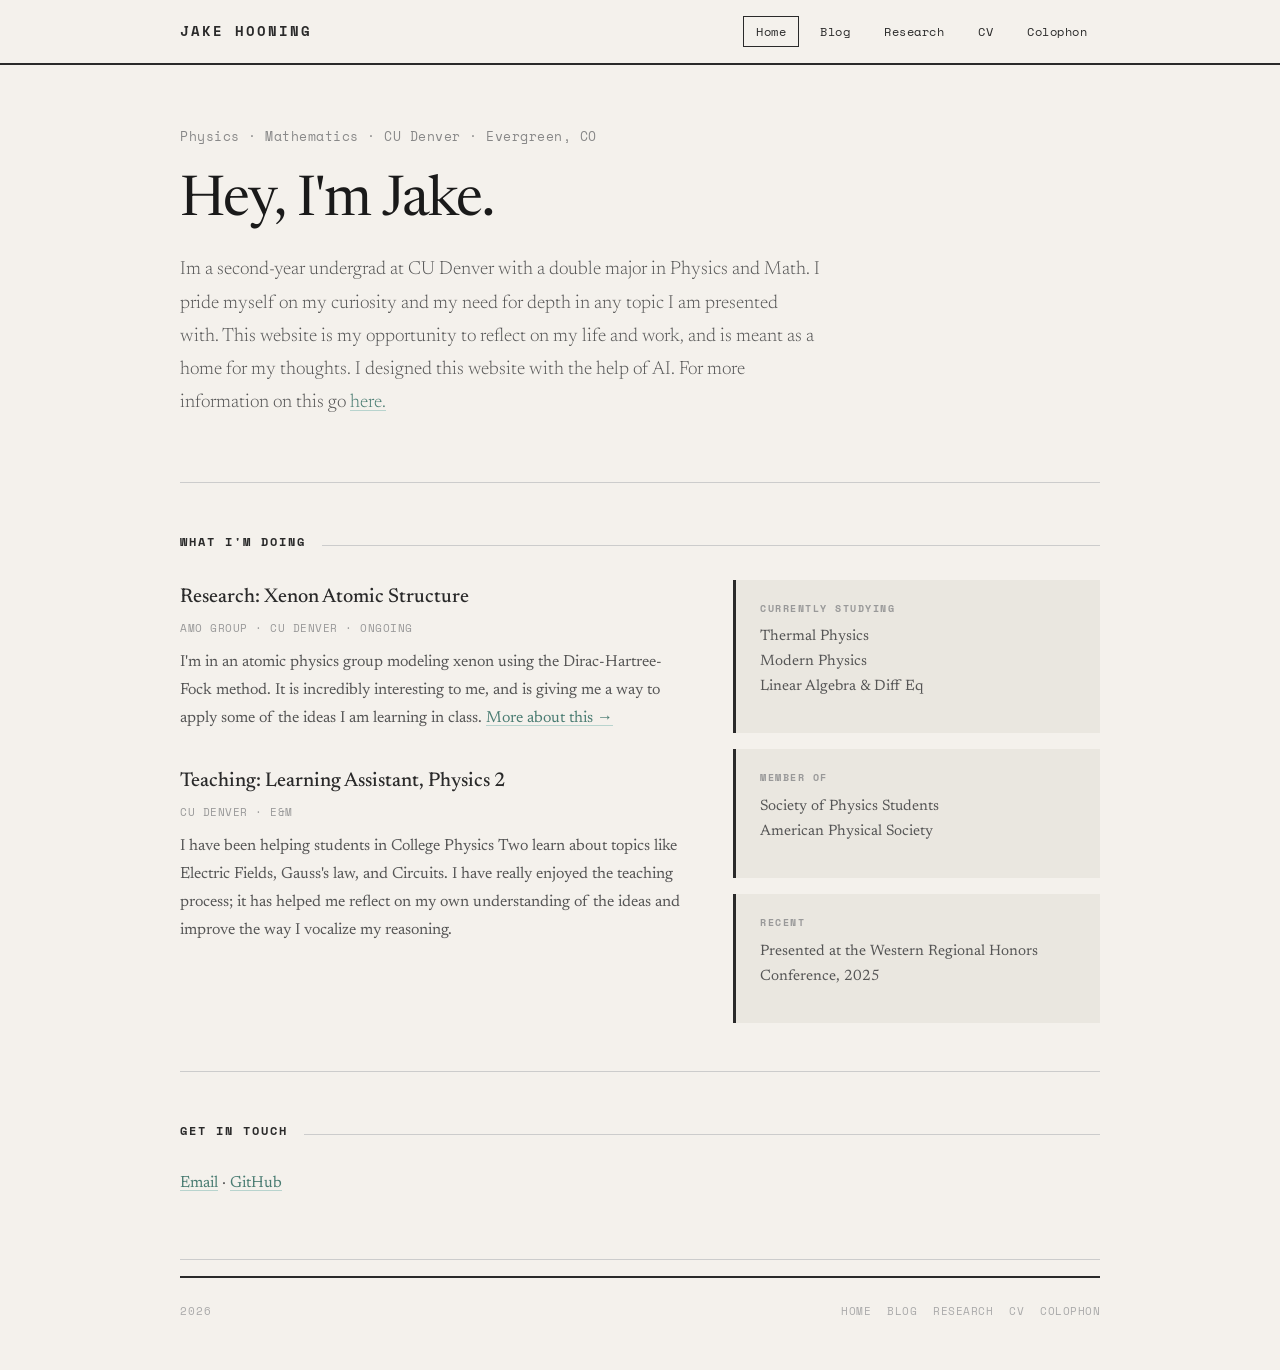
==== commit aaa70c02: "Update index.html" ====
--- a/index.html
+++ b/index.html
@@ -33,7 +33,7 @@
             <p class="hero-bio">
                 Im a second-year undergrad at CU Denver with a double major in Physics and Math. I pride myself on my curiosity and my need for depth in any topic I am presented with. 
                 This website is my opportunity to reflect on my life and work, and is meant as a home for my thoughts. I designed this website with the help of AI. For more information on this 
-                go <a href="colophon.html">here </a>
+                go <a href="colophon.html">here. </a>
             </p>
         </div>
 
